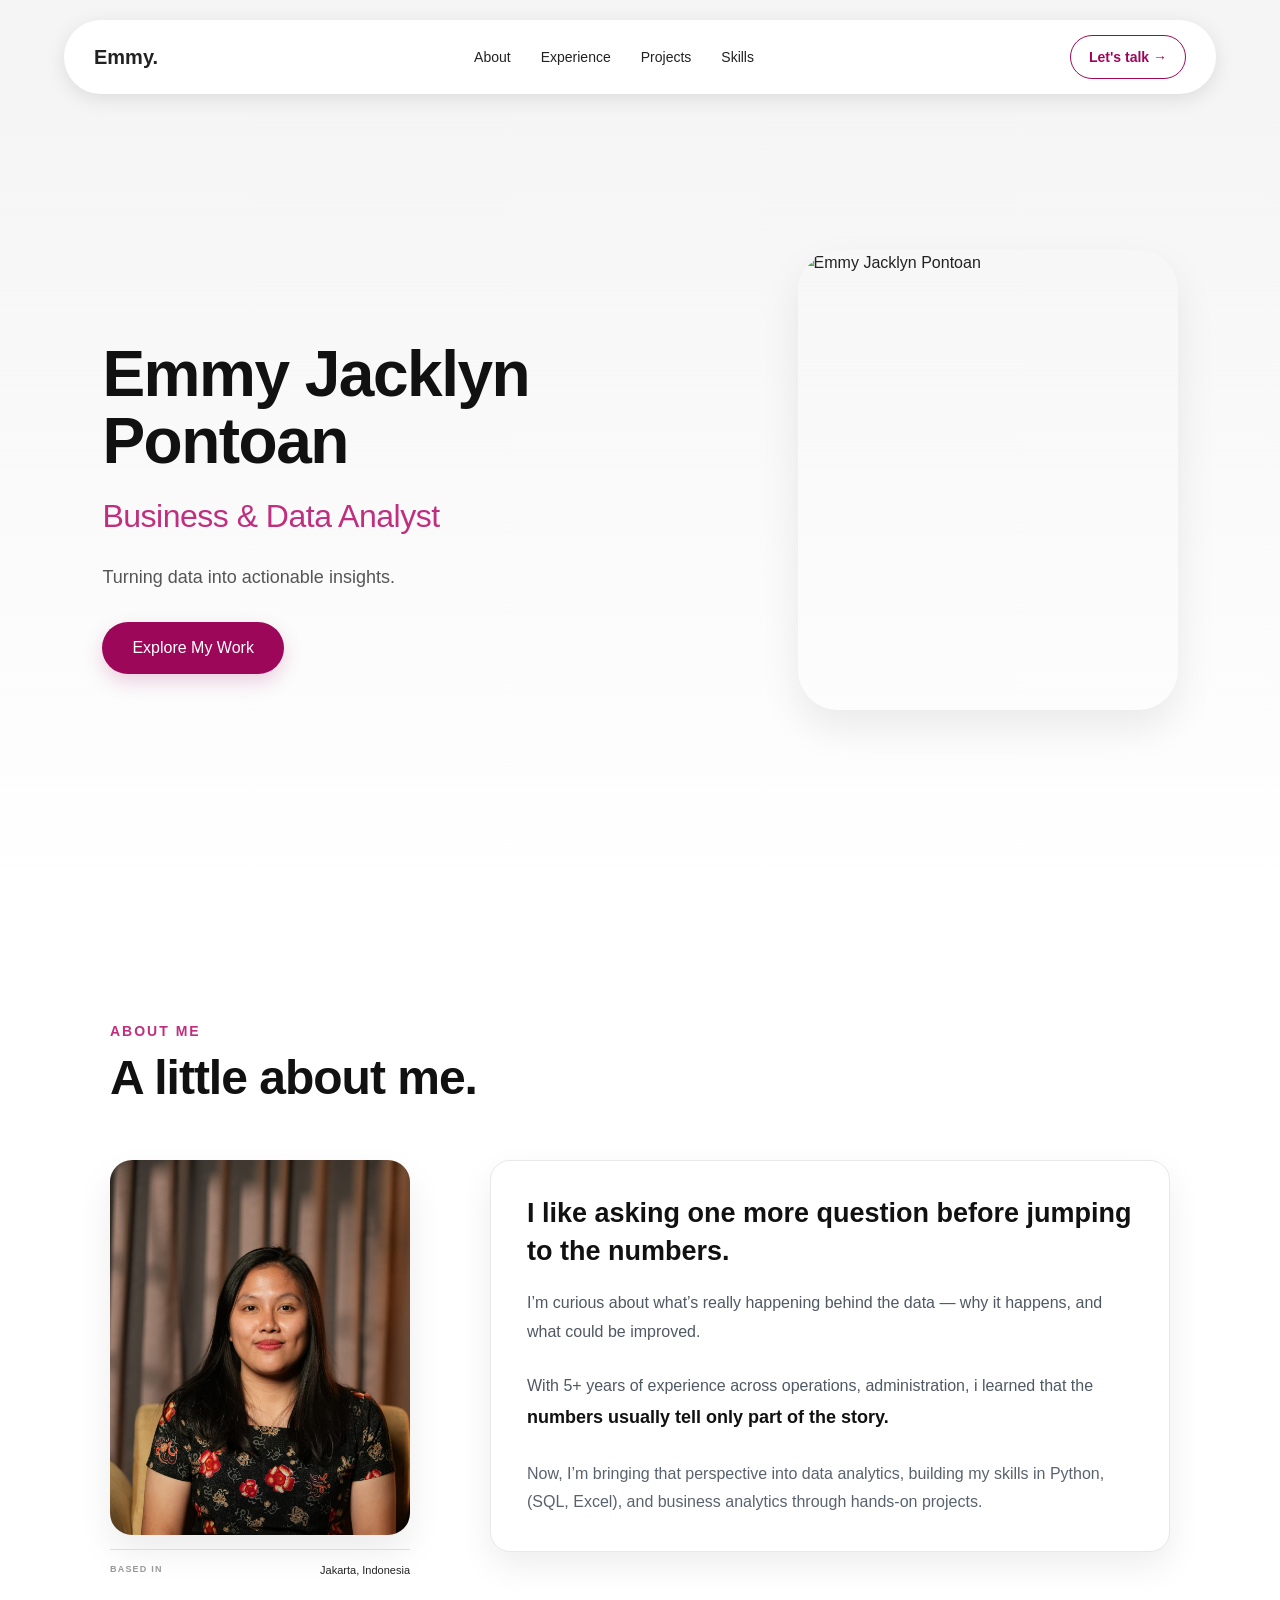
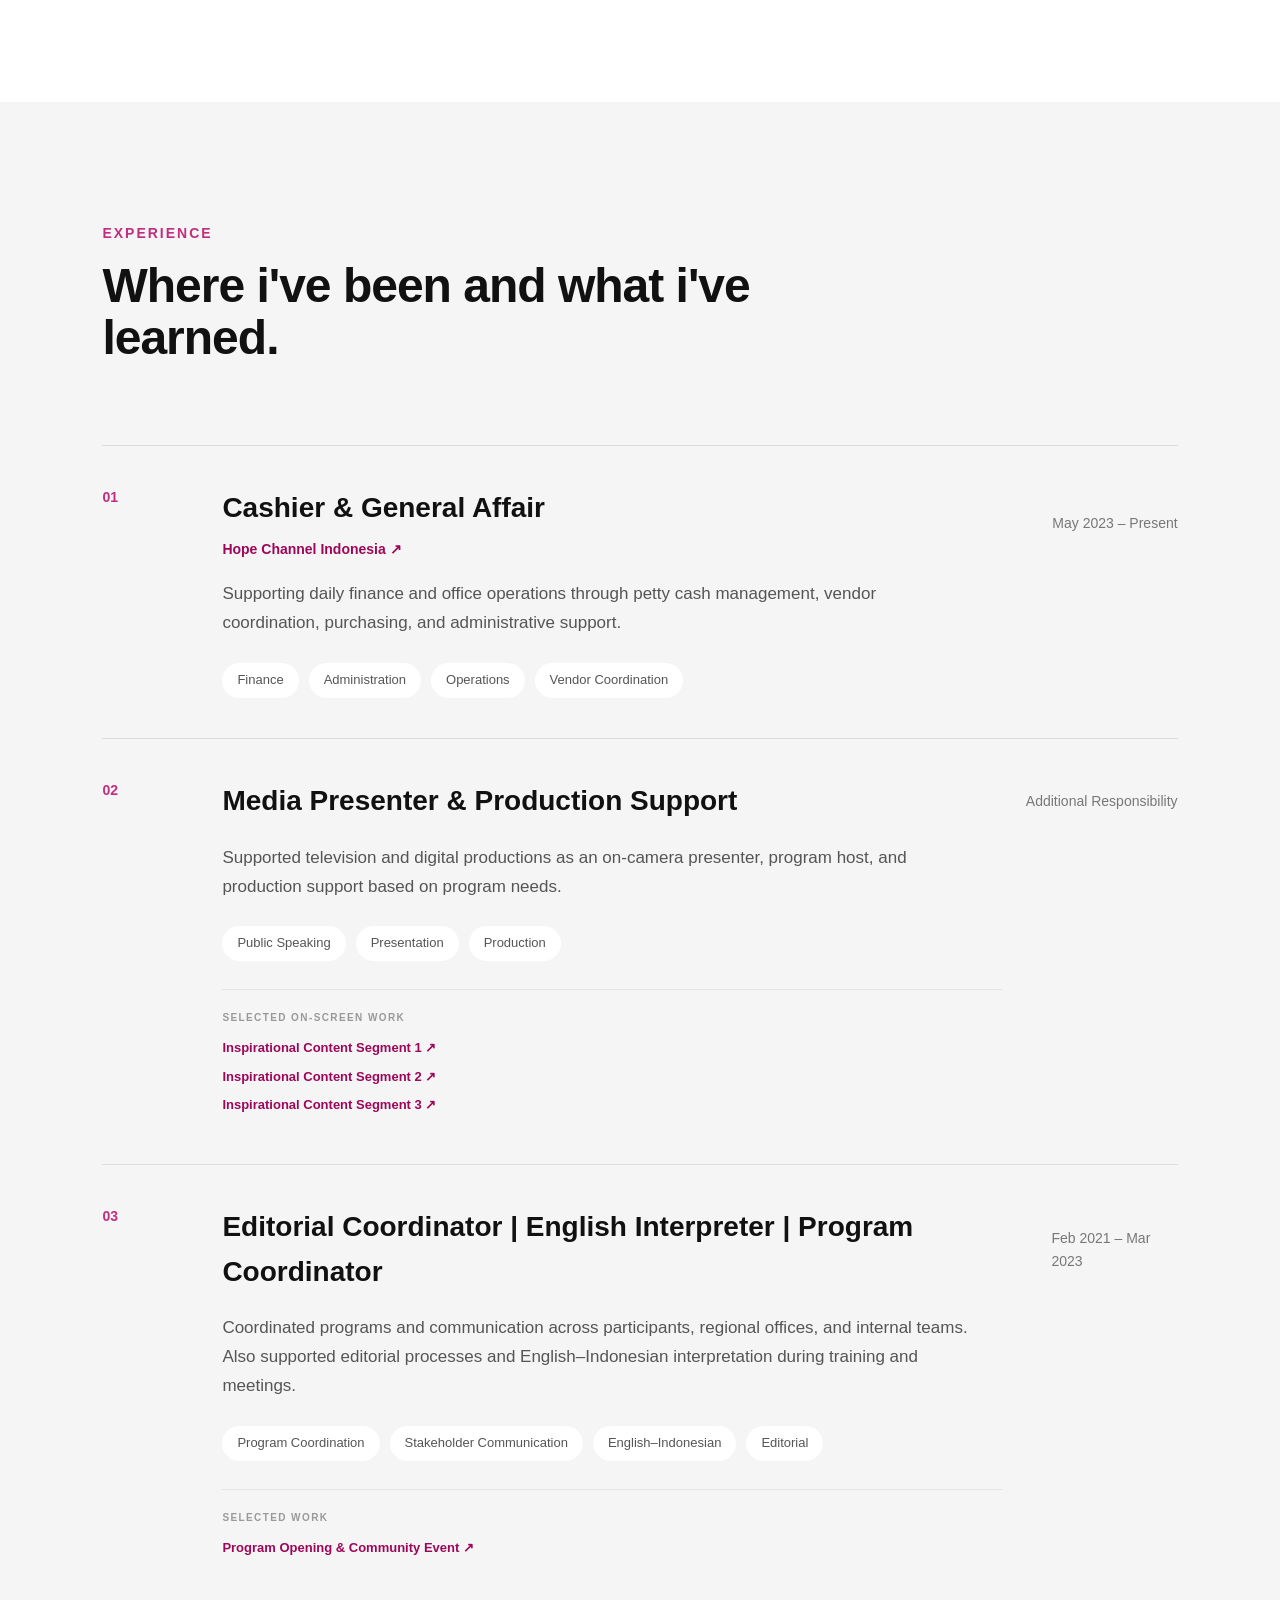
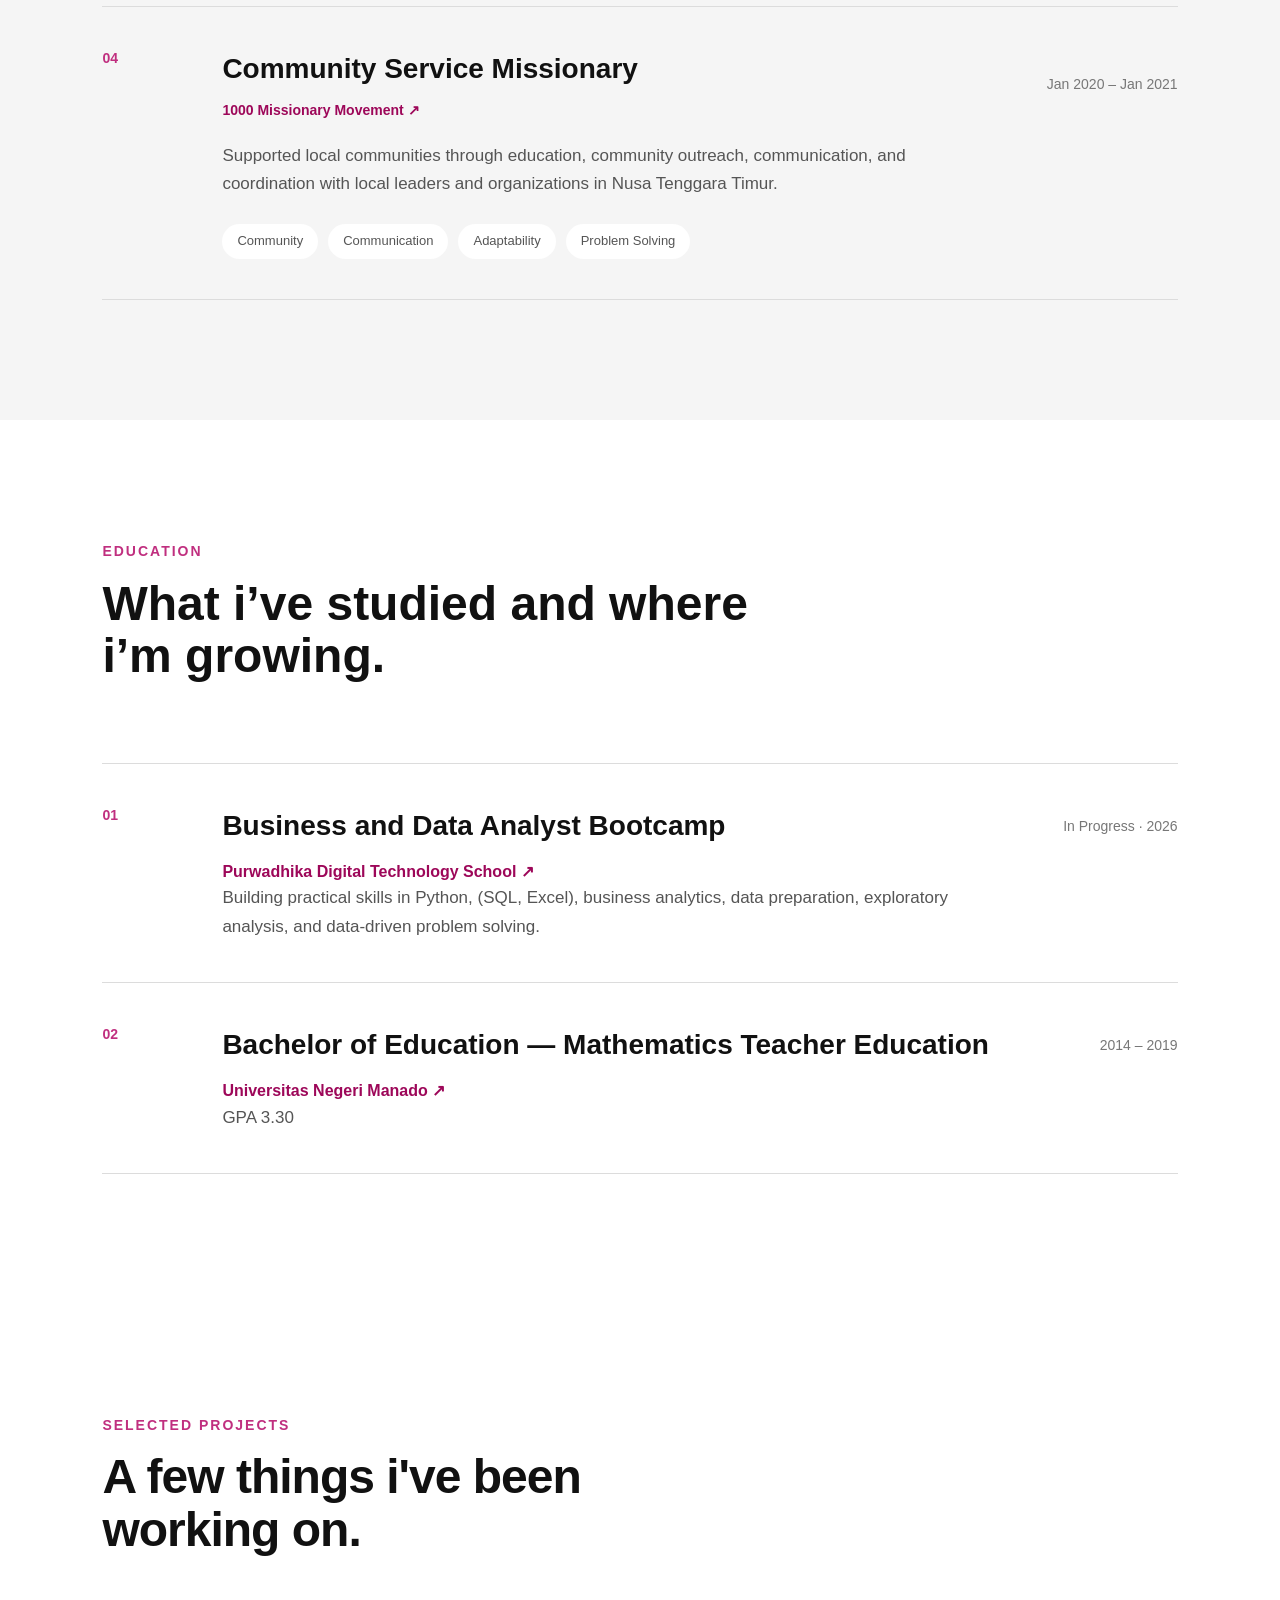
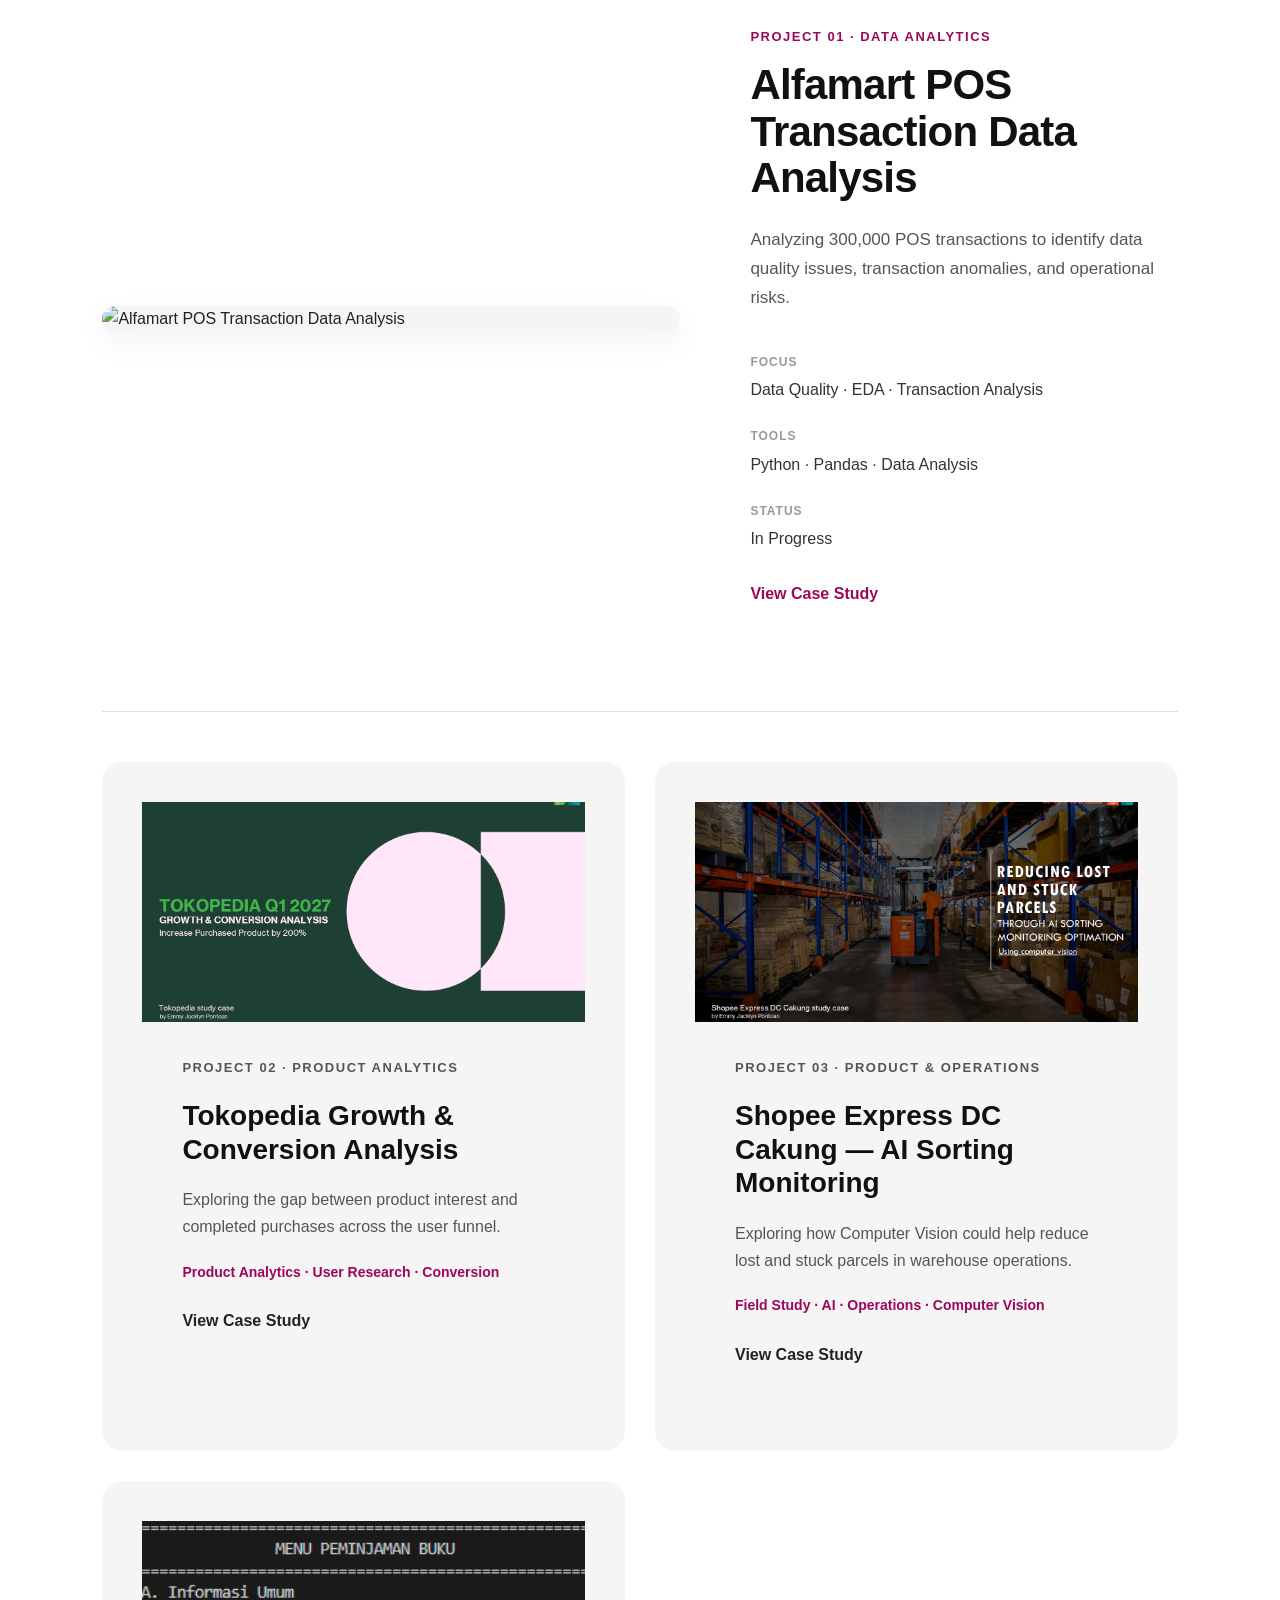
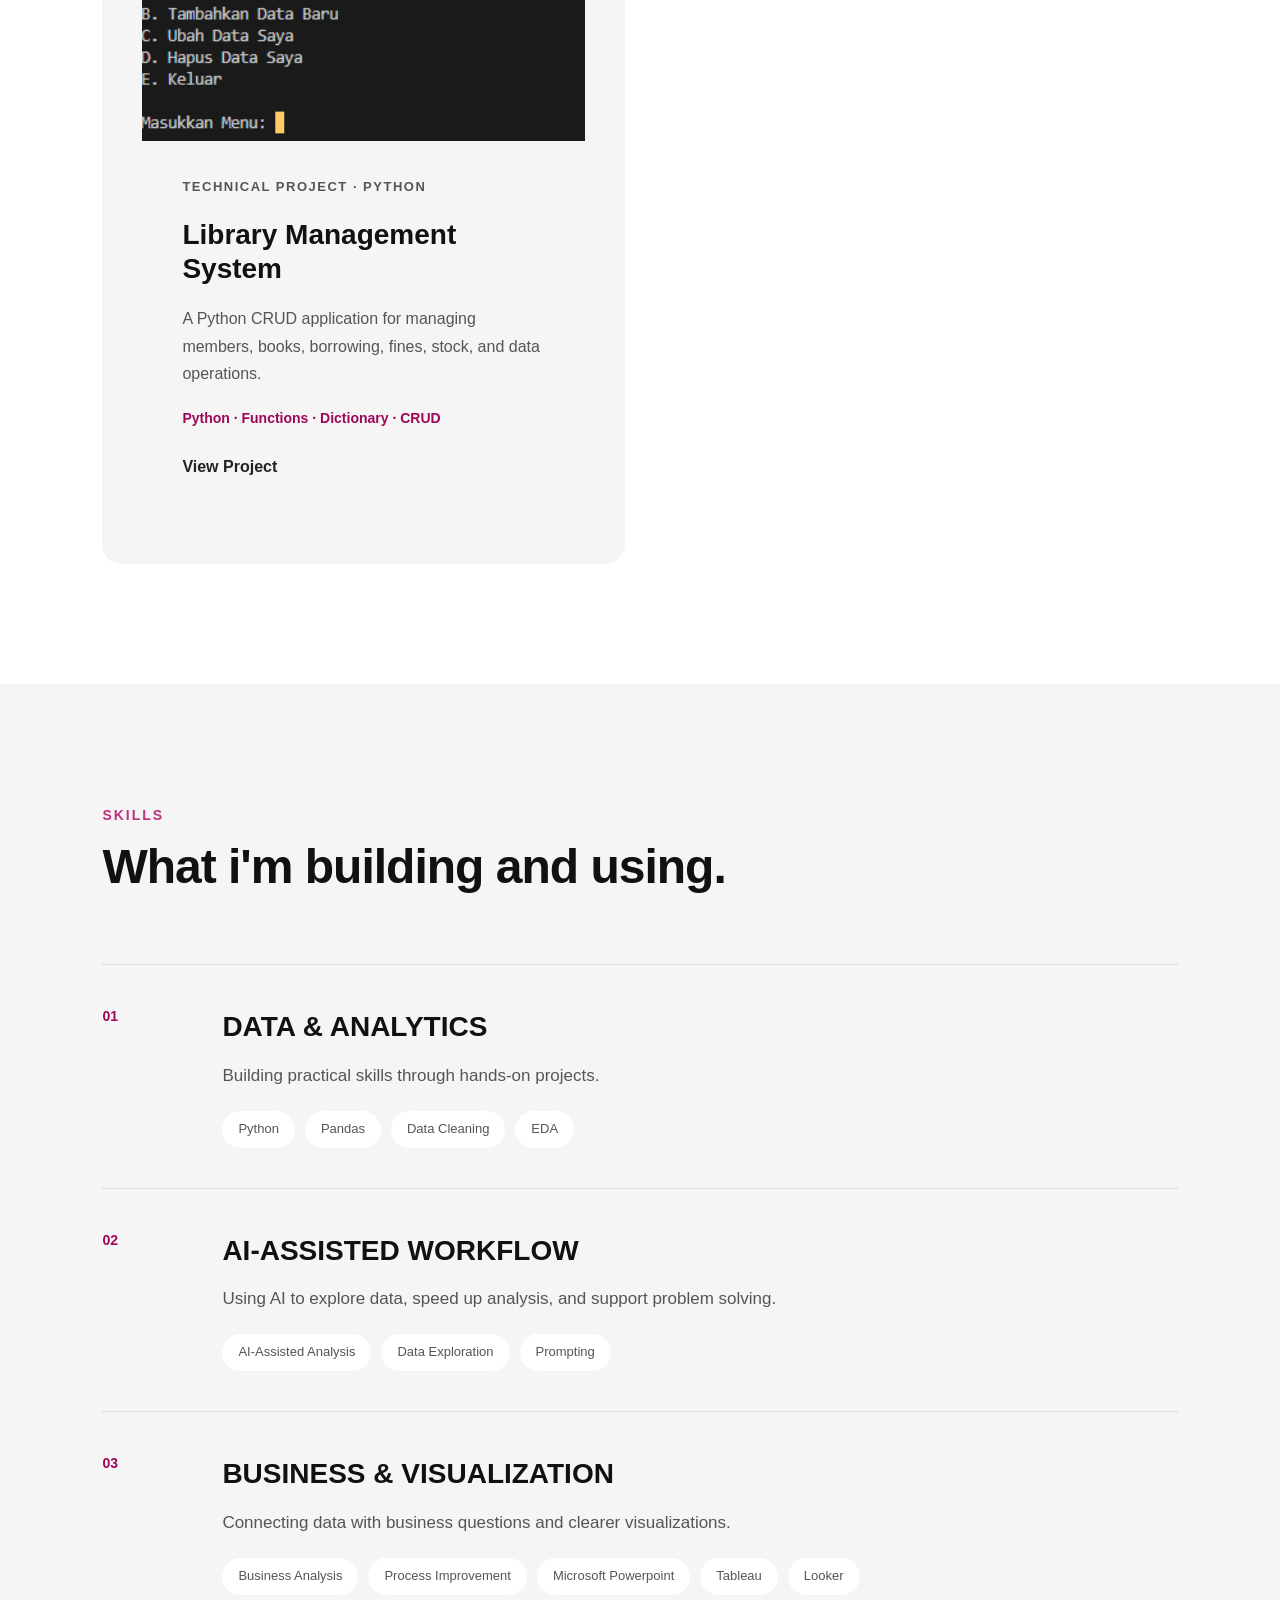
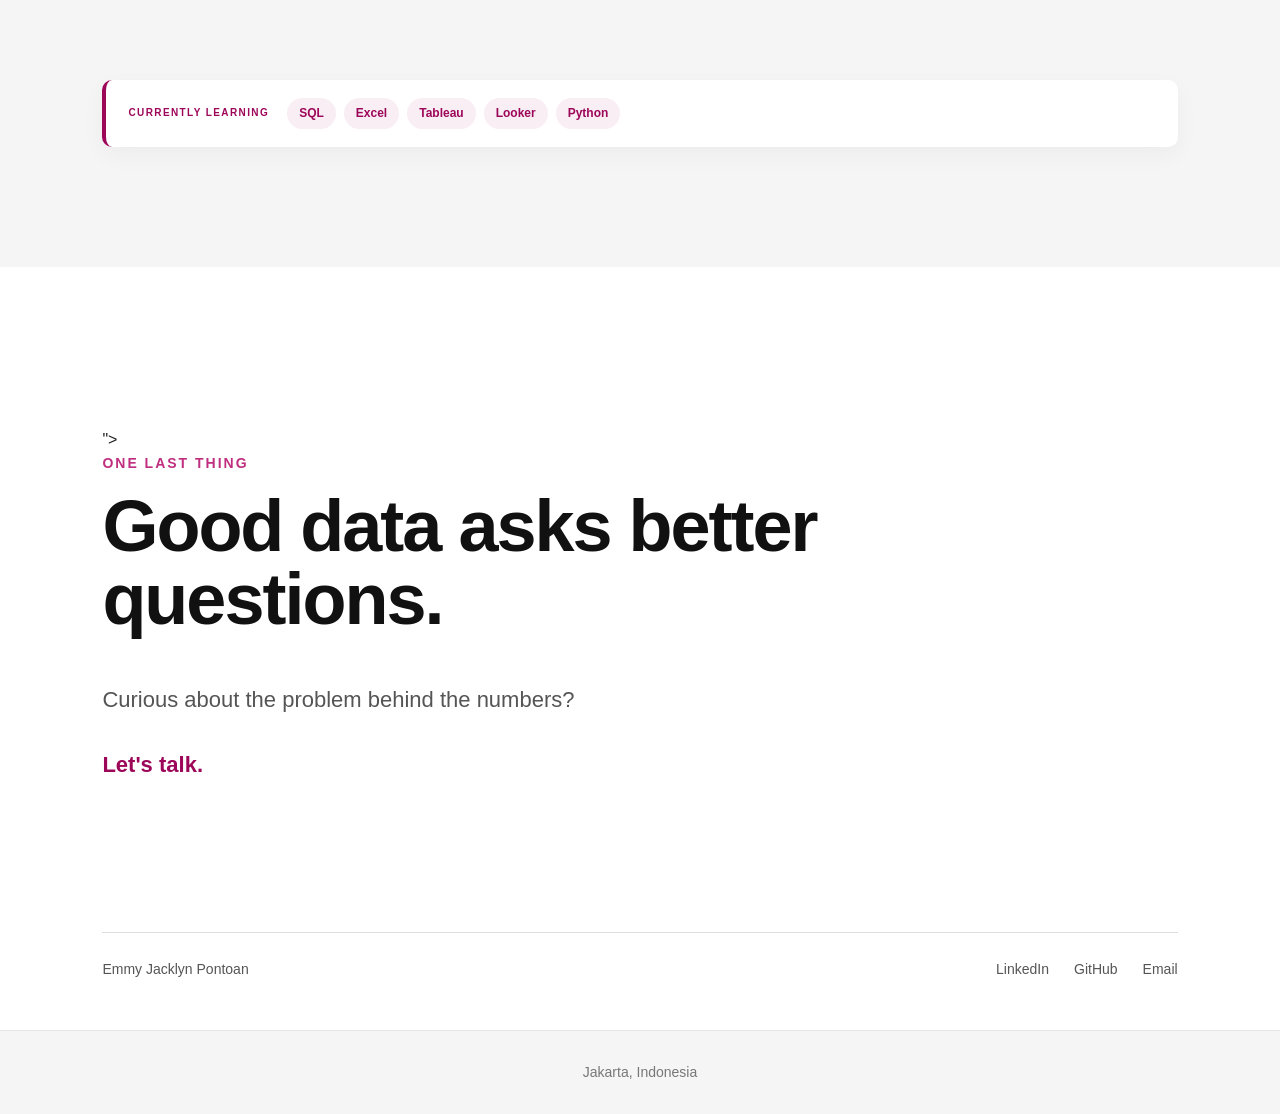
==== index.html @ 9996e096 "Update portfolio website" ====
<!DOCTYPE html>
<html lang="en">

<head>

    <meta charset="UTF-8">

    <meta name="viewport"
          content="width=device-width, initial-scale=1.0">

    <title>Emmy Jacklyn Pontoan | Portfolio</title>

    <link rel="stylesheet" href="css/style.css">

    <link
        rel="stylesheet"
        href="https://cdn.jsdelivr.net/npm/bootstrap-icons@1.11.3/font/bootstrap-icons.min.css"
    >

</head>

<body>

    <!-- Navbar -->
 <header class="header">

    <div class="logo">
        <a href="#home">Emmy.</a>
    </div>
    
    <button class="menu-toggle" aria-label="Open navigation">
        <i class="bi bi-list"></i>
    </button>

    <nav class="navbar">

        <a href="#about">About</a>

        <a href="#experience">Experience</a>

        <a href="#projects">Projects</a>

        <a href="#skills">Skills</a>

    </nav>


    <a href="#contact" class="nav-cta">
        Let's talk →
    </a>

</header>

</header>
    <!-- Hero Section -->
   <section id="home" class="hero">

        <div class="hero-content">

            <div class="hero-text">

                <p class="hero-intro">
                    
                </p>

                <h1>
                    Emmy Jacklyn Pontoan
                </h1>

                <h2>
                    Business & Data Analyst
                </h2>

                <p class="hero-description">
                    Turning data into actionable insights.
                </p>

                <a href="#projects" class="hero-button">
                    Explore My Work
                </a>
                
            </div>


            <div class="hero-image">

                <img src="images/profile.jpg"
                    alt="Emmy Jacklyn Pontoan">

            </div>

        </div>

    </section>
    
    <!-- About Section -->
    <section id="about" class="about-section">

    <div class="section-container">

        <p class="section-label">
            ABOUT ME
        </p>

        <h2>
            A little about me.
        </h2>


        <div class="about-grid">


            <!-- PHOTO -->

            <div class="about-photo">

                <img
                    src="images/about-emmy.jpeg"
                    alt="Emmy Jacklyn Pontoan"
                >

                <div class="photo-caption">

                    <span>
                        BASED IN
                    </span>

                    <strong>
                        Jakarta, Indonesia
                    </strong>

                </div>

            </div>


            <!-- ABOUT TEXT -->

            <div class="about-copy">

                <div class="about-highlight-box">
                    <p class="about-hook">
                        I like asking one more question
                        before jumping to the numbers.
                    </p>

                    <p>
                        I’m curious about what’s really
                        happening behind the data — why
                        it happens, and what could be improved.
                    </p>

                    <p>
                        With 5+ years of experience across operations, administration, i learned that the <strong class="about-emphasis">
                        numbers usually tell only part of the story.
                        </strong>
                    </p>

                    <p>
                        Now, I’m bringing that perspective
                        into data analytics, building my skills
                        in Python, (SQL, Excel), and business
                        analytics through hands-on projects.
                    </p>

                </div>
            </div>

        </div>

    </div>

</section>
    <!-- Experience Section -->
    <section id="experience" class="experience reveal">

        <div class="experience-header">

            <p class="section-label">
                EXPERIENCE
            </p>

            <h2>
                Where i've been
                and what i've learned.
            </h2>

        </div>


        <div class="experience-list">


            <!-- EXPERIENCE 01 -->

            <div class="experience-item">

                <div class="experience-number">
                    01
                </div>


                <div class="experience-main">

                    <div class="experience-title">

                        <div>

                            <h3>
                                Cashier & General Affair
                            </h3>

                            <a
                                href="https://hopechannel.id/"
                                target="_blank"
                                rel="noopener noreferrer"
                                class="experience-company"
                            >
                                Hope Channel Indonesia ↗
                            </a>

                        </div>

                        <span>
                            May 2023 – Present
                        </span>

                    </div>


                    <p class="experience-description">

                        Supporting daily finance and office
                        operations through petty cash management,
                        vendor coordination, purchasing, and
                        administrative support.

                    </p>


                    <div class="experience-tags">

                        <span>
                            Finance
                        </span>

                        <span>
                            Administration
                        </span>

                        <span>
                            Operations
                        </span>

                        <span>
                            Vendor Coordination
                        </span>

                    </div>

                </div>

            </div>



            <!-- EXPERIENCE 02 -->

            <div class="experience-item">

                <div class="experience-number">
                    02
                </div>


                <div class="experience-main">

                    <div class="experience-title">

                        <h3>
                            Media Presenter & Production Support
                        </h3>

                        <span>
                            Additional Responsibility
                        </span>

                    </div>


                    <p class="experience-description">

                        Supported television and digital productions
                        as an on-camera presenter, program host,
                        and production support based on program needs.

                    </p>


                    <div class="experience-tags">

                        <span>
                            Public Speaking
                        </span>

                        <span>
                            Presentation
                        </span>

                        <span>
                            Production
                        </span>

                    </div>


                    <!-- SELECTED WORK -->

                    <div class="experience-work">

                        <p class="experience-work-label">
                            SELECTED ON-SCREEN WORK
                        </p>


                        <a
                            href="https://www.youtube.com/watch?v=P6tZdzatDys"
                            target="_blank"
                            rel="noopener noreferrer"
                        >
                            Inspirational Content Segment 1 ↗
                        </a>


                        <a
                            href="https://www.youtube.com/watch?v=W23JW0BiygM&t=658s"
                            target="_blank"
                            rel="noopener noreferrer"
                        >
                            Inspirational Content Segment 2 ↗
                        </a>


                        <a
                            href="https://www.youtube.com/watch?v=INNoBuVi9eQ"
                            target="_blank"
                            rel="noopener noreferrer"
                        >
                            Inspirational Content Segment 3 ↗
                        </a>

                    </div>

                </div>

            </div>



            <!-- EXPERIENCE 03 -->

            <div class="experience-item">

                <div class="experience-number">
                    03
                </div>


                <div class="experience-main">

                    <div class="experience-title">

                        <h3>
                            Editorial Coordinator | English Interpreter | Program Coordinator
                        </h3>

                        <span>
                            Feb 2021 – Mar 2023
                        </span>

                    </div>


                    <p class="experience-description">

                        Coordinated programs and communication across
                        participants, regional offices, and internal teams.
                        Also supported editorial processes and
                        English–Indonesian interpretation during training
                        and meetings.

                    </p>


                    <div class="experience-tags">

                        <span>
                            Program Coordination
                        </span>

                        <span>
                            Stakeholder Communication
                        </span>

                        <span>
                            English–Indonesian
                        </span>

                        <span>
                            Editorial
                        </span>

                    </div>

                    <div class="experience-work">

                        <p class="experience-work-label">
                            SELECTED WORK
                        </p>

                        <a
                            href="https://www.youtube.com/watch?v=ZtiNWyWvejE"
                            target="_blank"
                            rel="noopener noreferrer"
                        >
                            Program Opening & Community Event ↗
                        </a>

                    </div>

                </div>

            </div>



            <!-- EXPERIENCE 04 -->

            <div class="experience-item">

                <div class="experience-number">
                    04
                </div>

                <div class="experience-main">

                    <div class="experience-title">

                        <div>

                            <h3>
                                Community Service Missionary
                            </h3>

                            <a
                                href="https://www.1000missionarymovement.com/"
                                target="_blank"
                                rel="noopener noreferrer"
                                class="experience-company"
                            >
                                1000 Missionary Movement ↗
                            </a>

                        </div>

                        <span>
                            Jan 2020 – Jan 2021
                        </span>

                    </div>


                    <p class="experience-description">

                        Supported local communities through education,
                        community outreach, communication, and coordination
                        with local leaders and organizations in Nusa
                        Tenggara Timur.

                    </p>


                    <div class="experience-tags">

                        <span>
                            Community
                        </span>

                        <span>
                            Communication
                        </span>

                        <span>
                            Adaptability
                        </span>

                        <span>
                            Problem Solving
                        </span>

                    </div>

                </div>

            </div>


        </div>

    </section>

    <section id="education" class="education reveal">

        <div class="education-header">

            <p class="section-label">
                EDUCATION
            </p>

            <h2>
                What i’ve studied
                and where i’m growing.
            </h2>

        </div>


        <div class="education-list">


            <!-- EDUCATION 01 -->

            <div class="education-item">

                <div class="education-number">
                    01
                </div>


                <div class="education-main">

                    <div class="education-title">

                        <h3>
                            Business and Data Analyst Bootcamp
                        </h3>

                        <span>
                            In Progress · 2026
                        </span>

                    </div>


                    <p class="education-institution">
                        <a
                            href="https://www.purwadhika.com/"
                            target="_blank"
                            rel="noopener noreferrer"
                        >
                            Purwadhika Digital Technology School ↗
                        </a>
                    </p>

                    <p class="education-description">
                        Building practical skills in Python, (SQL, Excel), business analytics, data preparation,
                        exploratory analysis, and data-driven
                        problem solving.
                    </p>

                </div>

            </div>


            <!-- EDUCATION 02 -->

            <div class="education-item">

                <div class="education-number">
                    02
                </div>


                <div class="education-main">

                    <div class="education-title">

                        <h3>
                            Bachelor of Education —
                            Mathematics Teacher Education
                        </h3>

                        <span>
                            2014 – 2019
                        </span>

                    </div>


                    <p class="education-institution">
                        <a
                            href="https://www.unima.ac.id/"
                            target="_blank"
                            rel="noopener noreferrer"
                        >
                            Universitas Negeri Manado ↗
                        </a>
                    </p>

                    <p class="education-description">
                        GPA 3.30
                    </p>

                </div>

            </div>

        </div>

    </section>

        <!-- Projects Section -->
<section id="projects" class="projects reveal">

    <div class="projects-header">

        <p class="section-label">
            SELECTED PROJECTS
        </p>

        <h2>
            A few things i've
            been working on.
        </h2>

    </div>


    <!-- =========================
         FEATURED PROJECT
    ========================== -->

    <article class="featured-project">

        <div class="project-image">

            <img
                src="images/alfamart.jpg"
                alt="Alfamart POS Transaction Data Analysis"
            >

        </div>


        <div class="project-details">

            <p class="project-number">
                PROJECT 01 · DATA ANALYTICS
            </p>

            <h3>
                Alfamart POS
                Transaction Data Analysis
            </h3>

            <p class="project-description">

                Analyzing 300,000 POS transactions
                to identify data quality issues,
                transaction anomalies, and
                operational risks.

            </p>


            <div class="project-info">

                <div>

                    <span>FOCUS</span>

                    <p>
                        Data Quality · EDA · Transaction Analysis
                    </p>

                </div>


                <div>

                    <span>TOOLS</span>

                    <p>
                        Python · Pandas · Data Analysis
                    </p>

                </div>


                <div>

                    <span>STATUS</span>

                    <p>
                        In Progress
                    </p>

                </div>

            </div>


            <a
                href="projects/alfamart.html"
                class="project-link"
            >
                View Case Study
            </a>

        </div>

    </article>



    <!-- =========================
         SMALL PROJECTS
    ========================== -->

    <div class="small-projects">


        <!-- TOKOPEDIA -->

        <article class="small-project">

            <div class="small-project-image">

                <img
                    src="images/tokopedia.png"
                    alt="Tokopedia Growth and Conversion Analysis"
                >

            </div>

            <div class="small-project-content">

                <p class="project-number">
                    PROJECT 02 · PRODUCT ANALYTICS
                </p>

                <h3>
                    Tokopedia Growth &
                    Conversion Analysis
                </h3>

                <p>
                    Exploring the gap between
                    product interest and completed
                    purchases across the user funnel.
                </p>

                <div class="small-project-tools">
                    Product Analytics · User Research · Conversion
                </div>

                <a
                    href="projects/tokopedia.html"
                    class="small-project-link"
                >
                    View Case Study
                </a>

            </div>

        </article>



        <!-- SHOPEE -->

        <article class="small-project">

            <div class="small-project-image">

                <img
                    src="images/shopee.png"
                    alt="Shopee Express DC Cakung AI Sorting Monitoring"
                >

            </div>

            <div class="small-project-content">

                <p class="project-number">
                    PROJECT 03 · PRODUCT & OPERATIONS
                </p>

                <h3>
                    Shopee Express DC Cakung —
                    AI Sorting Monitoring
                </h3>

                <p>
                    Exploring how Computer Vision
                    could help reduce lost and stuck
                    parcels in warehouse operations.
                </p>

                <div class="small-project-tools">
                    Field Study · AI · Operations · Computer Vision
                </div>

                <a href="projects/shopee.html">
                    View Case Study
                </a>

            </div>

        </article>



        <!-- PYTHON -->

        <article class="small-project technical-project">

            <div class="small-project-image">

                <img
                    src="images/python.png"
                    alt="Python Library Management System"
                >

            </div>

            <div class="small-project-content">

                <p class="project-number">
                    TECHNICAL PROJECT · PYTHON
                </p>

                <h3>
                    Library Management System
                </h3>

                <p>
                    A Python CRUD application for
                    managing members, books,
                    borrowing, fines, stock,
                    and data operations.
                </p>

                <div class="small-project-tools">
                    Python · Functions · Dictionary · CRUD
                </div>

                <a href="projects/python.html">
                    View Project
                </a>

            </div>

        </article>


    </div>

</section>
        <!-- Skills Section -->
    <section id="skills" class="skills reveal">

        <div class="skills-header">

            <p class="section-label">
                SKILLS
            </p>

            <h2>
                What i'm building and using.
            </h2>

        </div>


        <div class="skills-grid">

            <div class="skill-block">

                <div class="skill-number">
                    01
                </div>

                <div>
                    <h3>
                        DATA & ANALYTICS
                    </h3>

                    <p>
                        Building practical skills through
                        hands-on projects.
                    </p>

                    <div class="skill-tools">
                        <span>Python</span>
                        <span>Pandas</span>
                        <span>Data Cleaning</span>
                        <span>EDA</span>
                    </div>

                </div>

            </div>


            <div class="skill-block">

                <div class="skill-number">
                    02
                </div>

                <div>
                    <h3>
                        AI-ASSISTED WORKFLOW
                    </h3>

                    <p>
                        Using AI to explore data, speed up
                        analysis, and support problem solving.
                    </p>

                    <div class="skill-tools">
                        <span>AI-Assisted Analysis</span>
                        <span>Data Exploration</span>
                        <span>Prompting</span>
                    </div>

                </div>

            </div>


            <div class="skill-block">

                <div class="skill-number">
                    03
                </div>

                <div>
                    <h3>
                        BUSINESS & VISUALIZATION
                    </h3>

                    <p>
                        Connecting data with business questions
                        and clearer visualizations.
                    </p>

                    <div class="skill-tools">
                        <span>Business Analysis</span>
                        <span>Process Improvement</span>
                        <span>Microsoft Powerpoint</span>
                        <span>Tableau</span>
                        <span>Looker</span>
                    </div>

                </div>

            </div>


            <div class="skills-learning">

                <span class="skills-learning-label">
                    CURRENTLY LEARNING
                </span>

                <div class="skills-learning-tools">

                    <span>SQL</span>
                    <span>Excel</span>
                    <Span>Tableau</Span>
                    <span>Looker</span>
                    <span>Python</span>

                </div>

</div>
        </div>

</section>
<!-- Final Section -->
<section id="contact" class="final-section reveal">">

    <div class="final-content">

        <p class="section-label">
            ONE LAST THING
        </p>


        <h2>
            Good data asks
            better questions.
        </h2>


        <p class="final-question">

            Curious about the problem
            behind the numbers?

        </p>


        <a href="https://wa.me/6282195670441"
            class="final-cta"
            target="_blank"
            rel="noopener noreferrer">

            Let's talk.

        </a>


        <div class="final-footer">

            <p>
                Emmy Jacklyn Pontoan
            </p>


            <div class="final-links">

                <a href="https://www.linkedin.com/in/emmy-jacklyn-pontoan/"
                   target="_blank">
                    LinkedIn
                </a>

                <a href="https://github.com/Emmy-Analytics"
                   target="_blank">
                    GitHub
                </a>

                <a href="mailto:emmpontoan@gmail.com">
                    Email
                </a>

            </div>

        </div>

    </div>

</section>

<footer class="footer">

    <p>
        Jakarta, Indonesia 
    </p>

</footer>
    <script src="js/script.js"></script>

</body>

</html>
---- css/style.css ----
/* =========================
   RESET
========================= */

* {
    margin: 0;
    padding: 0;
    box-sizing: border-box;
}

html {
    scroll-behavior: smooth;
}

body {
    background-color: #f5f5f5;
    font-family: Arial, sans-serif;
    padding-top: 100px;
}



/* =========================
   HEADER / NAVBAR
========================= */
/* =========================
   HERO
========================= */

/* =========================
   HERO
========================= */

.hero {
    min-height: calc(100vh - 100px);

    display: flex;
    align-items: center;

    padding: 60px 8%;
}

.hero-content {
    width: 100%;
    max-width: 1100px;

    margin: 0 auto;

    display: flex;
    align-items: center;
    justify-content: space-between;

    gap: 80px;
}

.hero-text {
    flex: 1;
    max-width: 600px;
}

.hero-intro {
    font-size: 18px;

    color: #C02F7F;

    margin-bottom: 15px;
}

.hero h1 {
    font-size: 64px;

    line-height: 1.05;

    margin-bottom: 15px;
}

.hero h2 {
    font-size: 32px;

    font-weight: 500;

    color: #C02F7F;

    margin-bottom: 20px;
}

.hero-description {
    font-size: 18px;

    line-height: 1.7;

    color: #555;

    margin-bottom: 30px;

    max-width: 500px;
}

.hero-button {
    display: inline-block;

    padding: 13px 30px;

    background-color: #9D0759;

    color: white;

    border-radius: 30px;

    text-decoration: none;

    transition: 0.3s;
}

.hero-button:hover {
    background-color: #C02F7F;

    transform: translateY(-3px);
}

/* =========================
   ABOUT
========================= */

.about {
    padding: 120px 8%;
    background-color: #ffffff;
}

.about-header {
    width: 300px;
    margin-bottom: 45px;
    margin-left: calc((100% - 1060px) / 2);
}

.section-label {
    color: #C02F7F;
    font-size: 14px;
    font-weight: 600;
    letter-spacing: 2px;
    margin-bottom: 15px;
}

.about-header h2 {
    font-size: 48px;
    line-height: 1.1;
}

.about-content {
    display: grid;
    grid-template-columns: 1fr 1fr;
    gap: 80px;
    align-items: start;
}

.about-text {
    max-width: 550px;
}

.about-text p {
    font-size: 18px;
    line-height: 1.8;
    color: #555;
    margin-bottom: 25px;
}

.about-highlight {
    display: flex;
    flex-direction: column;
    gap: 30px;
}

.highlight-item {
    padding-bottom: 25px;
    border-bottom: 1px solid #e5e5e5;
}

.highlight-item span {
    color: #C02F7F;
    font-size: 14px;
    font-weight: 600;
}

.highlight-item h3 {
    font-size: 22px;
    margin: 8px 0;
}

.highlight-item p {
    color: #666;
    line-height: 1.6;
}

/* =========================
   EXPERIENCE
========================= */

.experience {
    padding: 120px 8%;
    background-color: #f5f5f5;
}

.experience-header {
    max-width: 650px;
    margin-bottom: 80px;
}

.experience-header h2 {
    font-size: 48px;
    line-height: 1.1;
}

.experience-list {
    max-width: 1100px;
    margin: 0 auto;
}

.experience-item {
    display: grid;

    grid-template-columns: 80px 1fr;

    gap: 40px;

    padding: 40px 0;

    border-top: 1px solid #dcdcdc;
}

.experience-item:last-child {
    border-bottom: 1px solid #dcdcdc;
}

.experience-number {
    color: #C02F7F;

    font-size: 14px;

    font-weight: 600;
}

.experience-title {
    display: flex;

    justify-content: space-between;

    align-items: center;

    gap: 20px;

    margin-bottom: 20px;
}

.experience-title h3 {
    font-size: 28px;

    margin: 0;
}

.experience-title span {
    color: #777;

    font-size: 14px;
}

.experience-description {
    max-width: 750px;

    color: #555;

    font-size: 17px;

    line-height: 1.7;

    margin-bottom: 25px;
}

.experience-tags {
    display: flex;

    flex-wrap: wrap;

    gap: 10px;
}

.experience-tags span {
    padding: 7px 15px;

    background-color: white;

    border-radius: 20px;

    font-size: 13px;

    color: #555;
}

/* =========================
   PROJECTS
========================= */

.projects {
    padding: 120px 8%;
    background-color: #ffffff;
}

.projects-header {
    max-width: 650px;
    margin-bottom: 70px;
}

.projects-header h2 {
    font-size: 48px;
    line-height: 1.1;
}



/* =========================
   FEATURED PROJECT
========================= */

.featured-project {
    display: grid;

    grid-template-columns: 1.15fr 0.85fr;

    gap: 70px;

    align-items: center;

    padding-bottom: 100px;

    border-bottom: 1px solid #dedede;
}

.project-image {
    overflow: hidden;

    border-radius: 25px;

    background-color: #f5f5f5;
}

.project-image {
    width: 100%;
    background-color: #f5f5f5;
    border-radius: 25px;
    overflow: hidden;
}

.project-image img {
    width: 100%;
    height: auto;
    display: block;
    object-fit: contain;
}

.project-image:hover img {
    transform: scale(1.03);
}


.project-number {
    color: #C02F7F;

    font-size: 13px;

    font-weight: 600;

    letter-spacing: 1.5px;

    margin-bottom: 15px;
}

.project-details h3 {
    font-size: 42px;

    line-height: 1.1;

    margin-bottom: 25px;
}

.project-description {
    max-width: 500px;

    color: #555;

    font-size: 17px;

    line-height: 1.7;

    margin-bottom: 35px;
}



/* =========================
   PROJECT INFO
========================= */

.project-info {
    display: flex;

    flex-direction: column;

    gap: 20px;

    margin-bottom: 30px;
}

.project-info span {
    color: #999;

    font-size: 12px;

    letter-spacing: 1px;

    font-weight: 600;
}

.project-info p {
    color: #333;

    margin-top: 5px;

    line-height: 1.5;
}



/* =========================
   PROJECT LINK
========================= */

.project-link {
    color: #9D0759;

    font-weight: 600;

    text-decoration: none;

    transition: 0.3s;
}

.project-link:hover {
    color: #C02F7F;
}

/* =========================
   SMALL PROJECT IMAGE
========================= */

.small-project {
    overflow: hidden;
}

.small-project-image {
    width: 100%;
    height: 220px;

    overflow: hidden;

    background-color: #eaeaea;
}

.small-project-image img {
    width: 100%;
    height: 100%;

    object-fit: cover;

    display: block;

    transition: transform 0.4s ease;
}

.small-project:hover .small-project-image img {
    transform: scale(1.04);
}

.small-project-content {
    padding: 35px 40px 40px;
}

/* =========================
   SMALL PROJECTS
========================= */

.small-projects {
    display: grid;

    grid-template-columns: 1fr 1fr;

    gap: 30px;

    padding-top: 50px;
}

.small-project {
    padding: 40px;

    background-color: #f5f5f5;

    border-radius: 20px;

    transition: transform 0.3s ease;
}

.small-project:hover {
    transform: translateY(-5px);
}

.small-project h3 {
    font-size: 28px;

    line-height: 1.2;

    margin-bottom: 20px;
}

.small-project p {
    color: #555;

    line-height: 1.7;

    margin-bottom: 20px;
}

.small-project-tools {
    color: #9D0759;

    font-size: 14px;

    font-weight: 600;

    margin-bottom: 25px;
}

.small-project a {
    color: #222;

    font-weight: 600;

    text-decoration: none;
}

.small-project a:hover {
    color: #9D0759;
}

/* =========================
   SKILLS
========================= */

.skills {
    padding: 120px 8%;
    background-color: #f5f5f5;
}

.skills-header {
    max-width: 650px;
    margin-bottom: 70px;
}

.skills-header h2 {
    font-size: 48px;
    line-height: 1.1;
}

.skills-grid {
    max-width: 1100px;
    margin: 0 auto;
}

.skill-block {
    display: grid;
    grid-template-columns: 80px 1fr;
    gap: 40px;

    padding: 40px 0;

    border-top: 1px solid #dcdcdc;
}

.skill-block:last-child {
    border-bottom: 1px solid #dcdcdc;
}

.skill-number {
    color: #C02F7F;
    font-size: 14px;
    font-weight: 600;
}

.skill-block h3 {
    font-size: 28px;
    margin-bottom: 12px;
}

.skill-block p {
    max-width: 700px;

    color: #555;

    font-size: 17px;

    line-height: 1.7;

    margin-bottom: 20px;
}

.skill-tools {
    display: flex;
    flex-wrap: wrap;
    gap: 10px;
}

.skill-tools span {
    padding: 8px 16px;

    background-color: white;

    border-radius: 20px;

    font-size: 13px;

    color: #555;
}

/* =========================
   FINAL SECTION
========================= */

.final-section {
    padding: 160px 8% 50px;

    background-color: #ffffff;
}

.final-content {
    max-width: 1100px;

    margin: 0 auto;
}

.final-content h2 {
    max-width: 800px;

    font-size: 72px;

    line-height: 1.02;

    margin-bottom: 45px;
}

.final-question {
    font-size: 22px;

    line-height: 1.6;

    color: #555;

    max-width: 500px;

    margin-bottom: 30px;
}

.final-cta {
    display: inline-flex;

    align-items: center;

    gap: 12px;

    color: #9D0759;

    font-size: 22px;

    font-weight: 600;

    text-decoration: none;

    transition: 0.3s;
}

.final-cta:hover {
    color: #C02F7F;
}

.final-footer {
    margin-top: 150px;

    padding-top: 25px;

    border-top: 1px solid #dedede;

    display: flex;

    justify-content: space-between;

    align-items: center;
}

.final-footer p {
    color: #555;

    font-size: 14px;
}

.final-links {
    display: flex;

    gap: 25px;
}

.final-links a {
    color: #555;

    font-size: 14px;

    text-decoration: none;

    transition: 0.3s;
}

.final-links a:hover {
    color: #9D0759;
}

/* =========================
   FOOTER
========================= */

.footer {
    padding: 30px 8%;

    background-color: #f5f5f5;

    text-align: center;

    color: #777;

    font-size: 14px;
}

/* =========================
   NAV CTA
========================= */

.nav-cta {
    color: #9D0759;
    text-decoration: none;

    font-size: 14px;
    font-weight: 600;

    padding: 10px 18px;

    border: 1px solid #9D0759;
    border-radius: 30px;

    transition: 0.3s;
}

.nav-cta:hover {
    background-color: #9D0759;
    color: white;
}

/* =========================
   MOBILE MENU BUTTON
========================= */

.menu-toggle {
    display: none;

    border: none;
    background: transparent;

    font-size: 24px;

    color: #222;

    cursor: pointer;
}

/* =========================
   SOCIAL LINKS
========================= */

.social-links {
    display: flex;

    align-items: center;

    gap: 16px;
}

.social-item {
    position: relative;
}

.social-item > a {
    display: flex;

    align-items: center;
    justify-content: center;

    width: 32px;
    height: 32px;

    color: #666;

    font-size: 18px;

    text-decoration: none;

    transition: 0.3s;
}

.social-item > a:hover {
    color: #9D0759;

    transform: translateY(-2px);
}

/* =========================
   LOGO
========================= */

.logo a {
    color: #222222;
    text-decoration: none;
    font-size: 20px;
    font-weight: 700;
}

.logo a:hover {
    color: #9D0759;
}

/* =========================
   SOCIAL PREVIEW
========================= */

.social-preview {
    position: absolute;

    top: 45px;
    right: 0;

    width: 220px;

    padding: 15px 18px;

    background: white;

    border-radius: 14px;

    box-shadow: 0 10px 30px rgba(0, 0, 0, 0.12);

    opacity: 0;

    visibility: hidden;

    transform: translateY(-8px);

    transition: 0.25s;

    z-index: 2000;
}

.social-preview strong {
    display: block;

    color: #222;

    font-size: 14px;

    margin-bottom: 5px;
}

.social-preview span {
    display: block;

    color: #777;

    font-size: 13px;

    line-height: 1.4;
}



/* SHOW PREVIEW */

.social-item:hover .social-preview {
    opacity: 1;

    visibility: visible;

    transform: translateY(0);
}

/* =========================
   HERO IMAGE
========================= */

.hero-image {
    flex: 0 0 380px;
}

.hero-image img {
    width: 100%;

    height: 460px;

    object-fit: cover;

    border-radius: 40px;

    display: block;

    box-shadow: 0 18px 40px rgba(0, 0, 0, 0.08);
}
/* =========================
   HEADER / NAVBAR
========================= */

.header {
    position: fixed;

    top: 20px;
    left: 5%;
    right: 5%;

    display: flex;
    justify-content: space-between;
    align-items: center;

    padding: 15px 30px;

    background-color: white;

    border-radius: 50px;

    box-shadow: 0 5px 20px rgba(0, 0, 0, 0.1);

    z-index: 1000;
}



/* Logo */

.logo {
    font-size: 20px;
    font-weight: bold;
}



/* Menu */

.navbar {
    display: flex;
    align-items: center;
    gap: 30px;
}



/* Link */

.navbar a {
    color: #222;
    text-decoration: none;

    font-size: 14px;

    transition: 0.3s;
}

.navbar a:hover {
    color: #9D0759;
}



/* Ketika mouse diarahkan ke menu */

.navbar a:hover {
    color: #9D0759;
}
/* =========================
   RESPONSIVE HERO
========================= */

@media (max-width: 768px) {

    .hero-content {
        flex-direction: column-reverse;

        text-align: center;

        gap: 40px;
    }

    .hero-text {
        max-width: 100%;
    }

    .hero h1 {
        font-size: 42px;
    }

    .hero h2 {
        font-size: 24px;
    }

    .hero-description {
        margin-left: auto;
        margin-right: auto;
    }

    .hero-image {
        width: 280px;

        flex: none;
    }

    .hero-image img {
        height: 340px;
    }

    .contact {
        padding: 100px 8% 80px;
    }

    .contact h2 {
        font-size: 40px;
    }        
    
    
    
}

@media (max-width: 768px) {

    .about {
        padding: 90px 8%;
    }

    .about-header h2 {
        font-size: 38px;
    }

    .about-content {
        grid-template-columns: 1fr;
        gap: 50px;
    }

@media (max-width: 768px) {

    .small-project-image {
        height: 200px;
    }

    .small-project-content {
        padding: 28px;
    }

}

}

@media (max-width: 768px) {

    .experience {
        padding: 90px 8%;
    }

    .experience-header h2 {
        font-size: 38px;
    }

    .experience-item {
        grid-template-columns: 1fr;

        gap: 15px;
    }

    .experience-title {
        flex-direction: column;

        align-items: flex-start;
    }

        .projects {
        padding: 90px 8%;
    }

    .projects-header h2 {
        font-size: 38px;
    }

    .featured-project {
        grid-template-columns: 1fr;

        gap: 40px;

        padding-bottom: 70px;
    }

    .project-image img {
        height: 300px;
    }

    .project-details h3 {
        font-size: 34px;
    }

    .small-projects {
        grid-template-columns: 1fr;
    }

        .skills {
        padding: 90px 8%;
    }

    .skills-header h2 {
        font-size: 38px;
    }

    .skill-block {
        grid-template-columns: 1fr;
        gap: 15px;
    }

    .skill-block h3 {
        font-size: 24px;
    }
    
    .logo a {
    color: #222;
    text-decoration: none;
    }

        .header {
        left: 20px;
        right: 20px;

        padding: 12px 18px;
    }

    .menu-toggle {
        display: block;
    }

    .navbar {
        display: none;

        position: absolute;

        top: 70px;
        left: 0;
        right: 0;

        flex-direction: column;

        gap: 0;

        padding: 15px;

        background-color: white;

        border-radius: 20px;

        box-shadow: 0 10px 30px rgba(0, 0, 0, 0.1);
    }

    .navbar a {
        padding: 12px 10px;

        width: 100%;
    }

    .nav-cta {
        display: none;
    }

    .navbar.active {
        display: flex;
    }
    .hero-image {
        transform: none;
    }

    .hero-tools {
        justify-content: center;
        margin-top: 24px;
    }


}

/* =========================================
   FINAL VISUAL POLISH
========================================= */

/* ---------- GLOBAL ---------- */

body {
    color: #222;
    background-color: #f5f5f5;
    font-family: Arial, sans-serif;
    line-height: 1.6;
}

section {
    scroll-margin-top: 120px;
}

h1,
h2,
h3 {
    color: #111;
}

::selection {
    background-color: #9D0759;
    color: #fff;
}


/* ---------- NAVBAR ---------- */

.header {
    transition: box-shadow 0.3s ease, transform 0.3s ease;
}

.navbar a {
    position: relative;
}

.navbar a::after {
    content: "";

    position: absolute;

    left: 50%;
    bottom: 3px;

    width: 0;
    height: 2px;

    background-color: #9D0759;

    transform: translateX(-50%);

    transition: width 0.25s ease;
}

.navbar a:hover::after {
    width: 60%;
}

.nav-cta {
    white-space: nowrap;
}


/* ---------- HERO ---------- */

.hero {
    background:
        linear-gradient(
            180deg,
            #f5f5f5 0%,
            #ffffff 100%
        );
}

.hero h1 {
    letter-spacing: -1.5px;
}

.hero h2 {
    letter-spacing: -0.5px;
}

.hero-image {
    position: relative;

    transform: translateY(-20px);
}


.hero-button {
    box-shadow: 0 8px 20px rgba(157, 7, 89, 0.18);
}

.hero-button:hover {
    box-shadow: 0 12px 25px rgba(157, 7, 89, 0.24);
}


/* ---------- ABOUT ---------- */

.about {
    position: relative;
}

.about-header h2,
.experience-header h2,
.projects-header h2,
.skills-header h2 {
    letter-spacing: -1px;
}

.highlight-item {
    transition:
        transform 0.25s ease,
        padding-left 0.25s ease;
}

.highlight-item:hover {
    transform: translateX(5px);
}

.highlight-item span,
.project-number,
.skill-number {
    color: #9D0759;
}


/* ---------- EXPERIENCE ---------- */

.experience-item {
    transition:
        background-color 0.25s ease,
        padding-left 0.25s ease;
}

.experience-item:hover {
    padding-left: 10px;
}

.experience-tags span,
.skill-tools span {
    transition:
        background-color 0.25s ease,
        color 0.25s ease,
        transform 0.25s ease;
}

.experience-tags span:hover,
.skill-tools span:hover {
    background-color: #9D0759;
    color: #fff;
    transform: translateY(-2px);
}


/* ---------- PROJECTS ---------- */

.project-image {
    box-shadow: 0 10px 30px rgba(0, 0, 0, 0.06);
}

.featured-project {
    position: relative;
}

.project-details h3 {
    letter-spacing: -0.8px;
}

.small-project {
    transition:
        transform 0.3s ease,
        box-shadow 0.3s ease;
}

.small-project:hover {
    transform: translateY(-6px);
    box-shadow: 0 12px 30px rgba(0, 0, 0, 0.06);
}

.project-link,
.small-project a {
    position: relative;
}

.project-link::after,
.small-project a::after {
    content: "";

    display: block;

    width: 0;
    height: 1px;

    margin-top: 3px;

    background-color: #9D0759;

    transition: width 0.25s ease;
}

.project-link:hover::after,
.small-project a:hover::after {
    width: 100%;
}


/* ---------- SKILLS ---------- */

.skill-block {
    transition:
        padding-left 0.25s ease;
}

.skill-block:hover {
    padding-left: 10px;
}


/* ---------- FINAL SECTION ---------- */

.final-section {
    position: relative;
}

.final-content h2 {
    letter-spacing: -2px;
}

.final-cta {
    position: relative;
}

.final-cta::after {
    content: "";

    position: absolute;

    left: 0;
    bottom: -5px;

    width: 0;
    height: 2px;

    background-color: #9D0759;

    transition: width 0.3s ease;
}

.final-cta:hover::after {
    width: 100%;
}


/* ---------- FOOTER ---------- */

.footer {
    border-top: 1px solid #e6e6e6;
}

/* =========================
   SCROLL REVEAL
========================= */

.reveal {
    opacity: 0;
    transform: translateY(40px);

    transition:
        opacity 0.9s ease,
        transform 0.9s ease;
}

.reveal.show {
    opacity: 1;
    transform: translateY(0);
}

.final-section .reveal:nth-child(1) {
    transition-delay: 0.05s;
}

.final-section .reveal:nth-child(2) {
    transition-delay: 0.15s;
}

.final-section .reveal:nth-child(3) {
    transition-delay: 0.25s;
}

.final-section .reveal:nth-child(4) {
    transition-delay: 0.35s;
}

/* =========================
   ABOUT ME
========================= */

.about-section {
    padding: 120px 0;
    background-color: #ffffff;
}


/* CONTAINER */

.about-section .section-container {
    width: min(1060px, calc(100% - 80px));
    margin: 0 auto;
}


/* HEADING */

.about-section .section-container > .section-label {
    margin-bottom: 10px;
}

.about-section .section-container > h2 {
    margin: 0;
    font-size: 48px;
    line-height: 1.1;
    letter-spacing: -1px;
    margin-bottom: 55px;
}


/* PHOTO + TEXT */

.about-grid {
    display: grid;

    grid-template-columns: 300px 680px;

    gap: 80px;

    width: 1060px;
    max-width: 100%;

    margin: 0 auto;

    align-items: start;
}


/* PHOTO */

.about-photo {
    width: 300px;
}

.about-photo img {
    display: block;

    width: 100%;
    height: 375px;

    object-fit: cover;
    object-position: center top;

    border-radius: 22px;

    box-shadow:
        0 16px 35px rgba(0, 0, 0, 0.08);
}


/* PHOTO CAPTION */

.photo-caption {
    display: flex;

    justify-content: space-between;

    gap: 20px;

    margin-top: 14px;
    padding-top: 12px;

    border-top: 1px solid #ddd;
}

.photo-caption span {
    color: #999;

    font-size: 9px;
    font-weight: 600;

    letter-spacing: 1.2px;
}

.photo-caption strong {
    font-size: 11px;
    font-weight: 500;
}


/* TEXT */

.about-copy {
    max-width: 680px;
}

.about-copy p {
    margin: 0 0 26px;

    color: #4f5964;

    font-size: 16px;

    line-height: 1.8;
}


/* HIGHLIGHT BOX */

.about-highlight-box {
    width: 100%;

    padding: 34px 36px;

    margin-bottom: 30px;

    background: #ffffff;

    border: 1px solid #e8e8e8;

    border-radius: 20px;

    box-shadow:
        0 14px 35px rgba(0, 0, 0, 0.07);
}

.about-highlight-box .about-hook {
    margin: 0 0 18px;

    color: #111111;

    font-size: 27px;

    line-height: 1.4;

    font-weight: 700;
}

.about-highlight-box p:last-child {
    margin: 0;

    color: #59636f;

    font-size: 16px;

    line-height: 1.8;
}

/* IMPORTANT SENTENCE */

.about-emphasis {
    color: #111;

    font-size: 18px;

    font-weight: 700;
}


/* MOBILE */

@media (max-width: 900px) {

    .about-section .section-container {
        width: min(100% - 40px, 700px);
    }

    .about-grid {
        grid-template-columns: 1fr;
        width: 100%;
        gap: 45px;
    }

    .about-photo {
        width: min(300px, 100%);
    }

}


@media (max-width: 600px) {

    .about-section {
        padding: 120px 0;

        background-color: #f7f7f8;
    }

    .about-section .section-container > h2 {
        font-size: 38px;
    }

    .about-grid {
        grid-template-columns: 1fr;
    }

}

.education {
    padding: 120px 8%;
    background-color: #ffffff;
}

.education-header {
    max-width: 650px;
    margin-bottom: 80px;
}

.education-header h2 {
    font-size: 48px;
    line-height: 1.1;
}

.education-list {
    max-width: 1100px;
    margin: 0 auto;
}

.education-item {
    display: grid;
    grid-template-columns: 80px 1fr;
    gap: 40px;

    padding: 40px 0;

    border-top: 1px solid #dcdcdc;
}

.education-item:last-child {
    border-bottom: 1px solid #dcdcdc;
}

.education-number {
    color: #C02F7F;
    font-size: 14px;
    font-weight: 600;
}

.education-title {
    display: flex;
    justify-content: space-between;
    align-items: center;
    gap: 20px;

    margin-bottom: 10px;
}

.education-title h3 {
    font-size: 28px;
    margin: 0;
}

.education-title span {
    color: #777;
    font-size: 14px;
    white-space: nowrap;
}

.education-institution a {
    color: #9D0759;
    text-decoration: none;
    font-weight: 600;

    transition: color 0.2s ease;
}

.education-institution a:hover {
    color: #C02F7F;
}

.education-description {
    max-width: 750px;
    color: #555;
    font-size: 17px;
    line-height: 1.7;
}

.experience-company {
    display: block;

    margin-top: 7px;

    color: #9D0759;

    font-size: 14px;

    font-weight: 600;

    text-decoration: none;
}

.experience-company:hover {
    color: #C02F7F;
}

.experience-links {
    display: flex;

    gap: 20px;

    margin-top: 18px;
}

.experience-links a {
    color: #9D0759;

    font-size: 13px;

    font-weight: 600;

    text-decoration: none;
}

.experience-links a:hover {
    color: #C02F7F;
}

.experience-work {
    margin-top: 28px;
    padding-top: 20px;
    border-top: 1px solid #e5e5e5;
    max-width: 780px;
}

.experience-work-label {
    margin-bottom: 12px;
    color: #999;
    font-size: 10px;
    font-weight: 600;
    letter-spacing: 1.4px;
}

.experience-work a {
    display: block;
    margin-bottom: 9px;

    color: #9D0759;
    font-size: 13px;
    font-weight: 600;
    line-height: 1.5;

    text-decoration: none;
}

.experience-work a:hover {
    color: #C02F7F;
}

.skills-learning {
    display: flex;

    align-items: center;

    gap: 18px;

    margin-top: 45px;

    padding: 18px 22px;

    background: #fff;

    border-left: 4px solid #9D0759;

    border-radius: 10px;

    box-shadow:
        0 8px 24px rgba(0, 0, 0, 0.04);
}

.skills-learning-label {
    color: #9D0759;

    font-size: 10px;

    font-weight: 700;

    letter-spacing: 1.4px;

    white-space: nowrap;
}

.skills-learning-tools {
    display: flex;

    gap: 8px;

    flex-wrap: wrap;
}

.skills-learning-tools span {
    padding: 6px 12px;

    background: #f8eef4;

    color: #9D0759;

    border-radius: 20px;

    font-size: 12px;

    font-weight: 600;
}
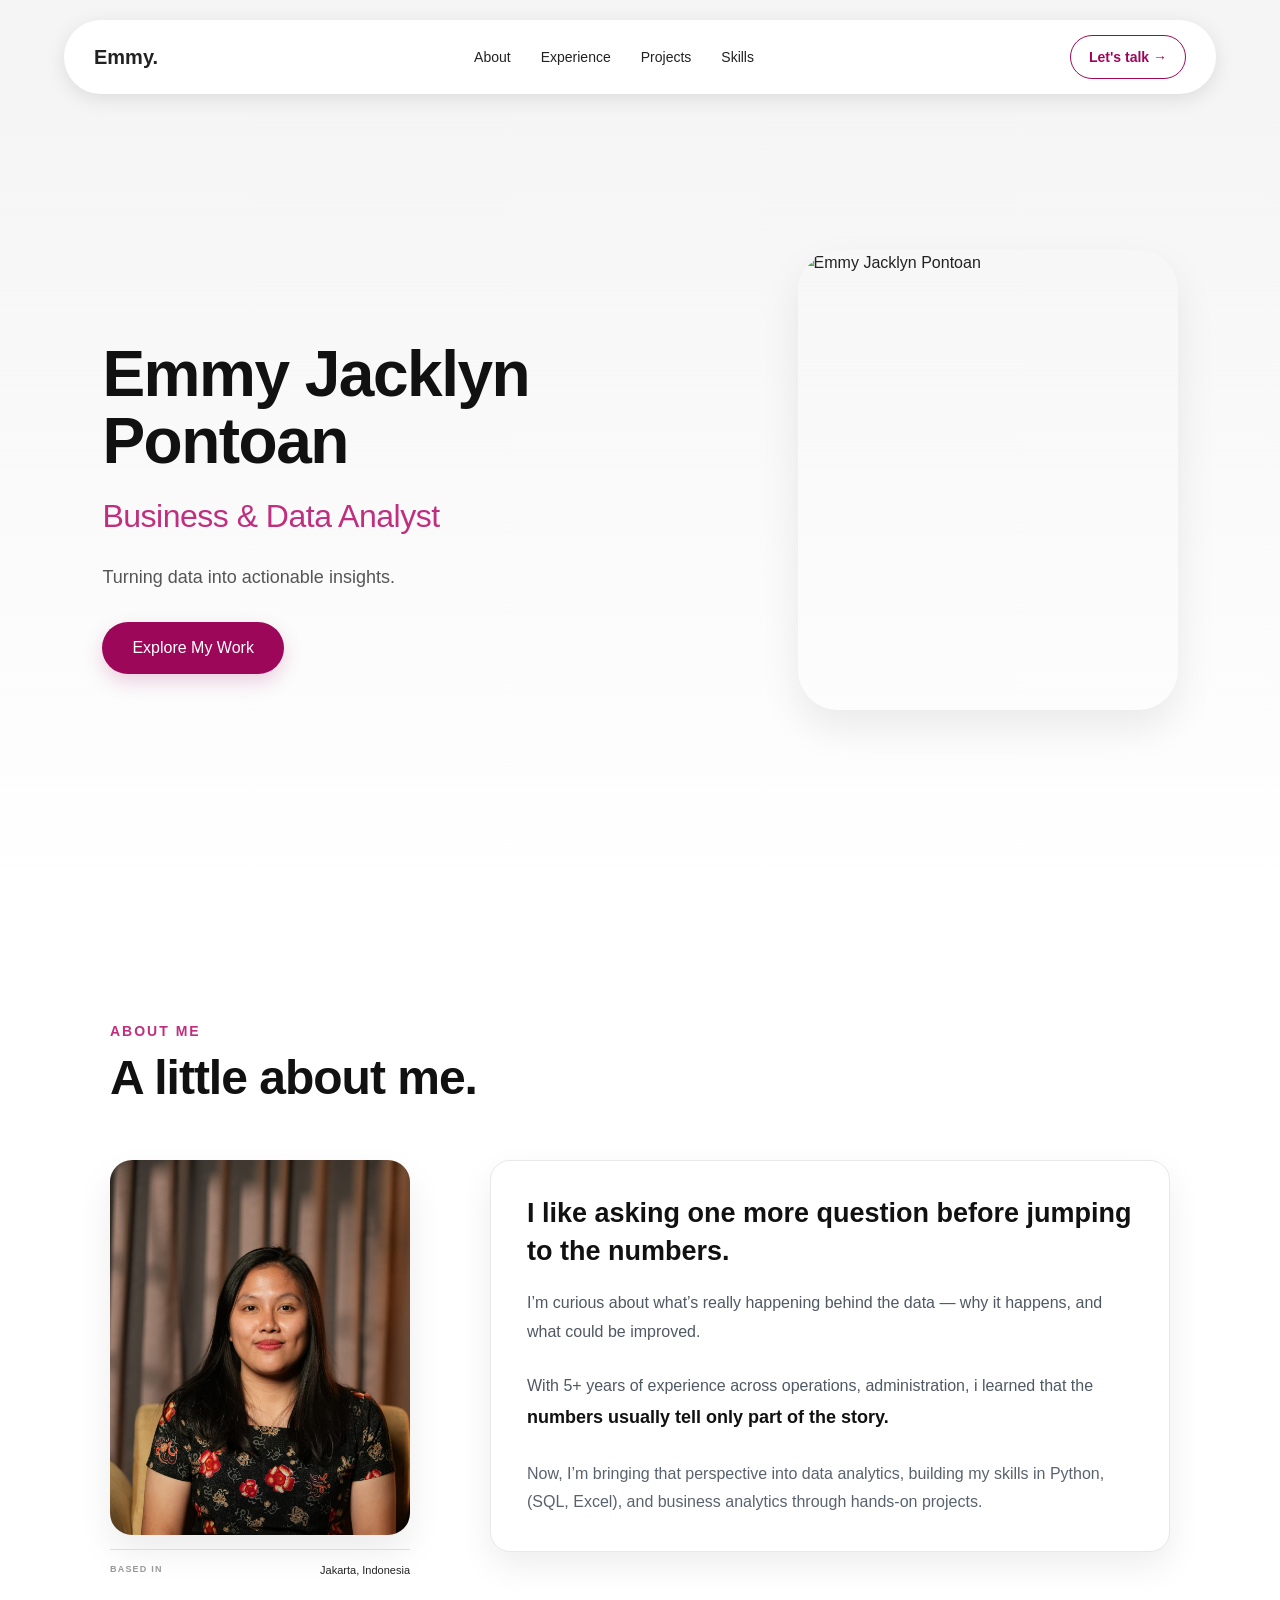
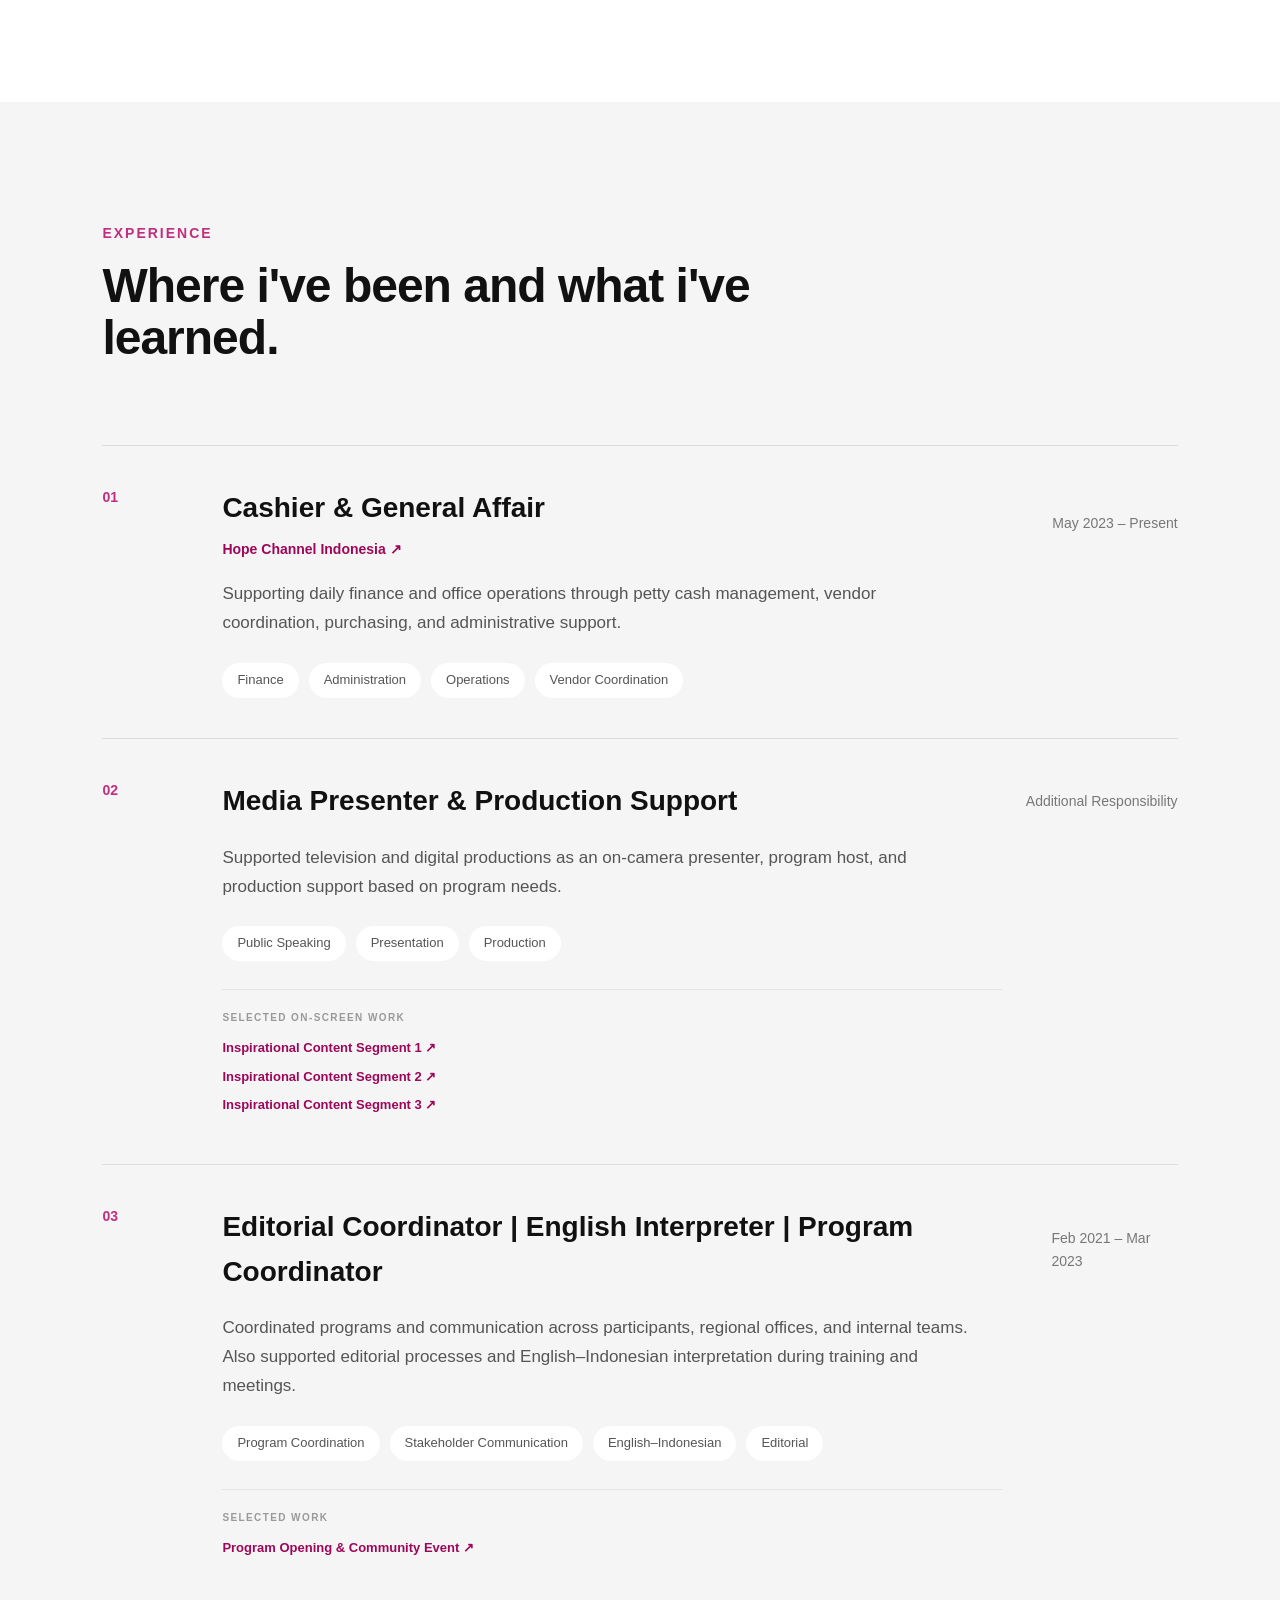
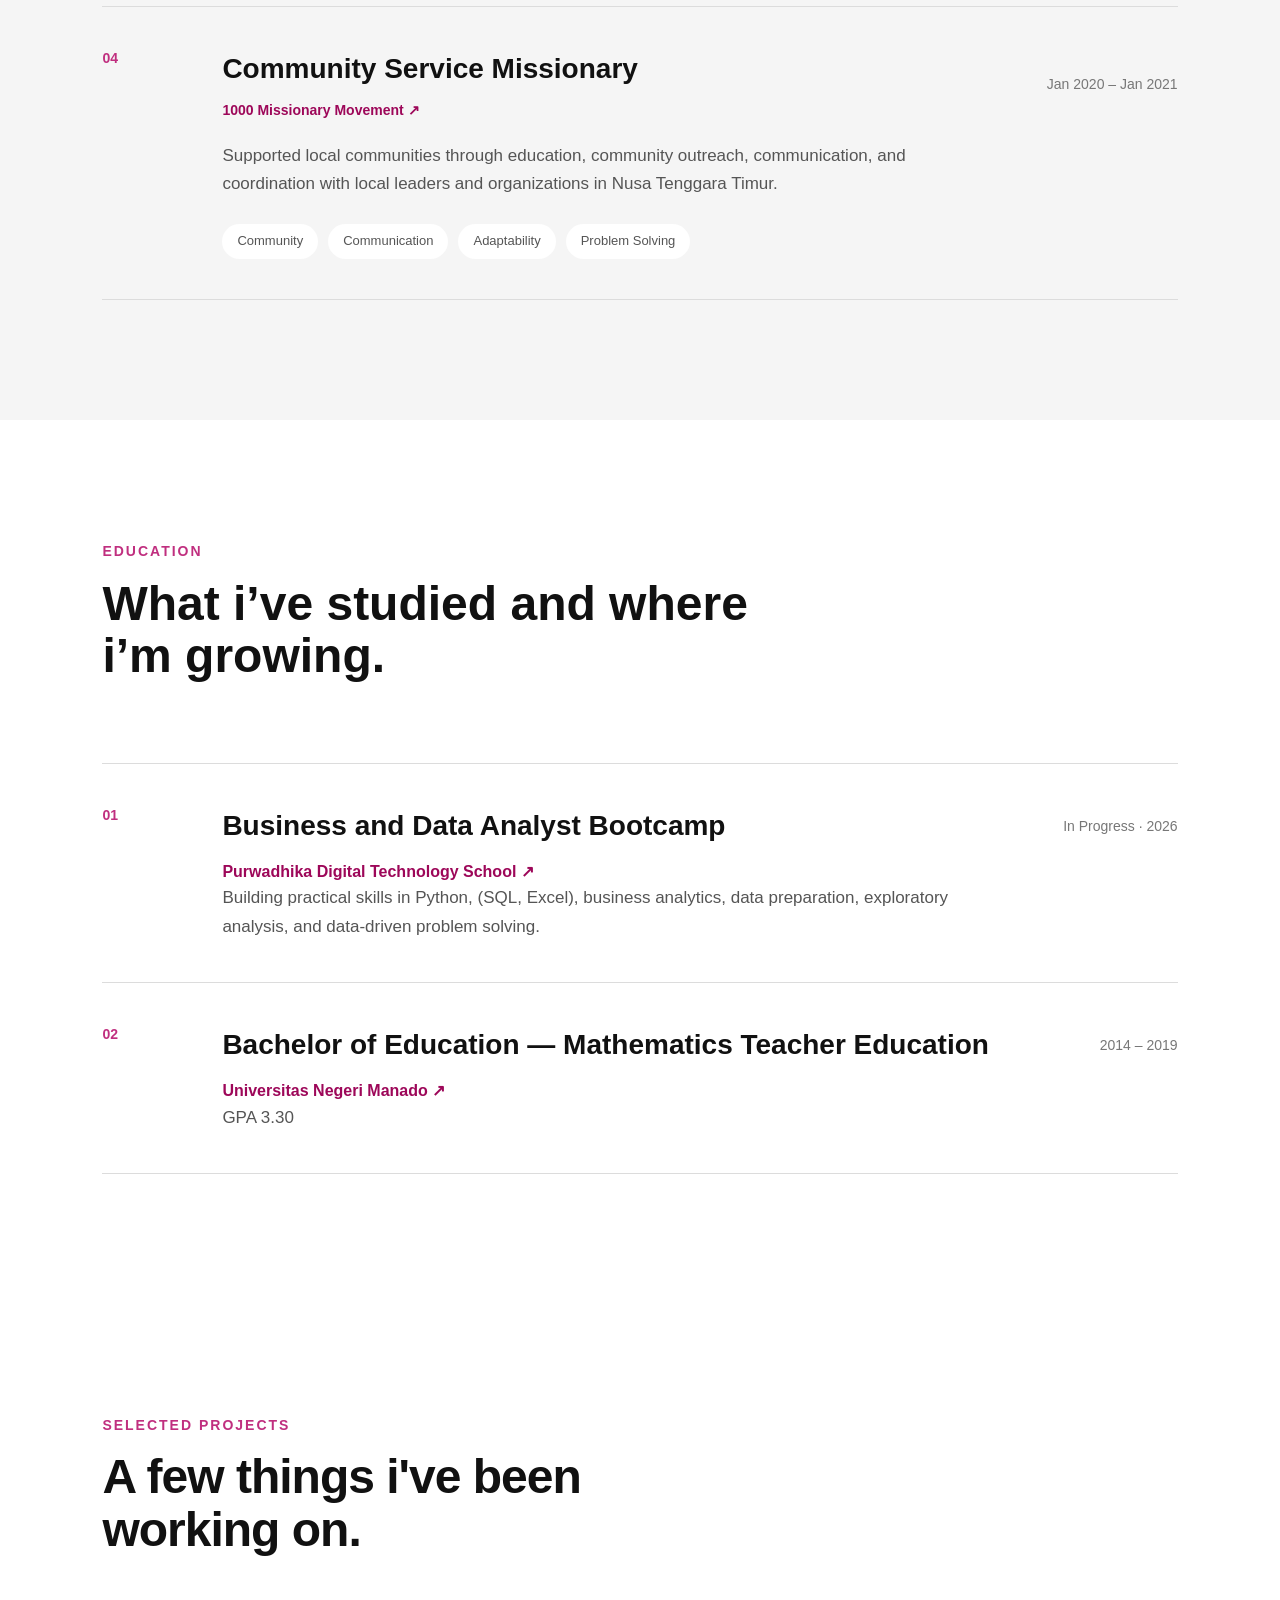
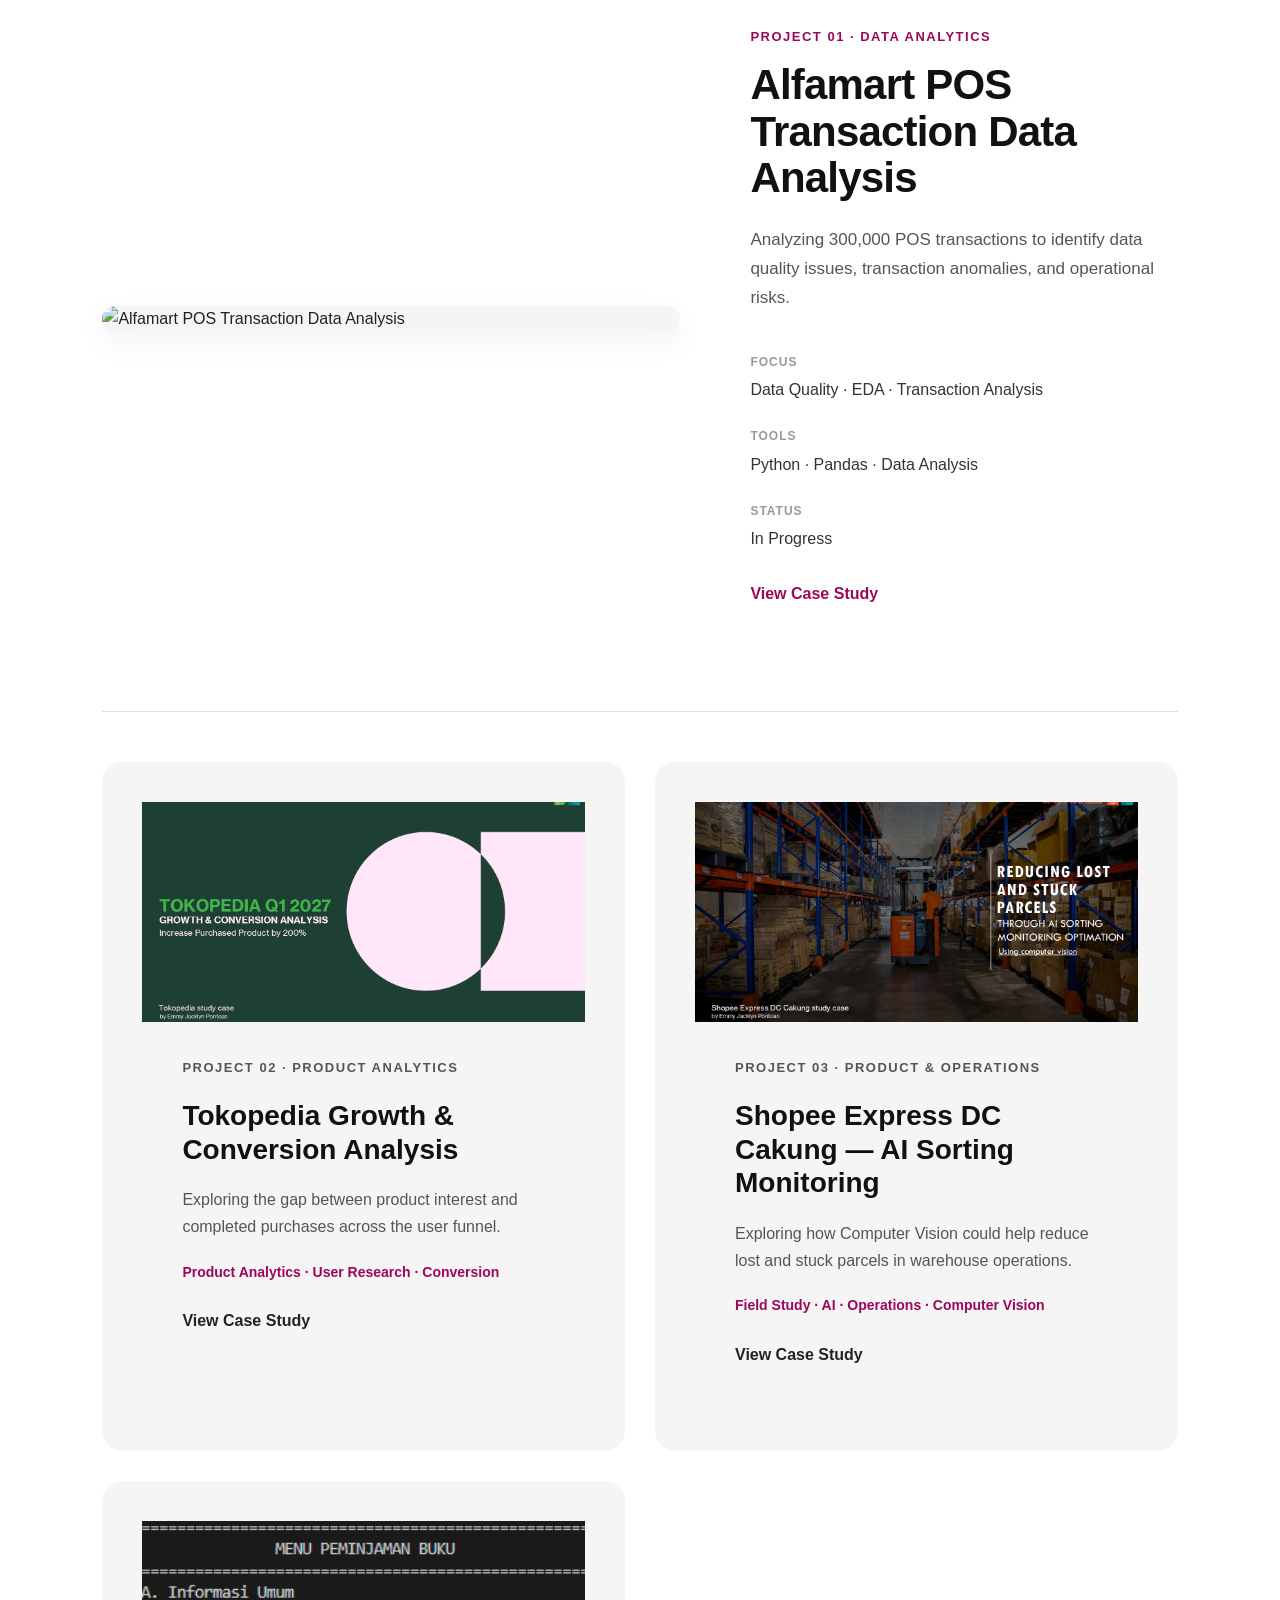
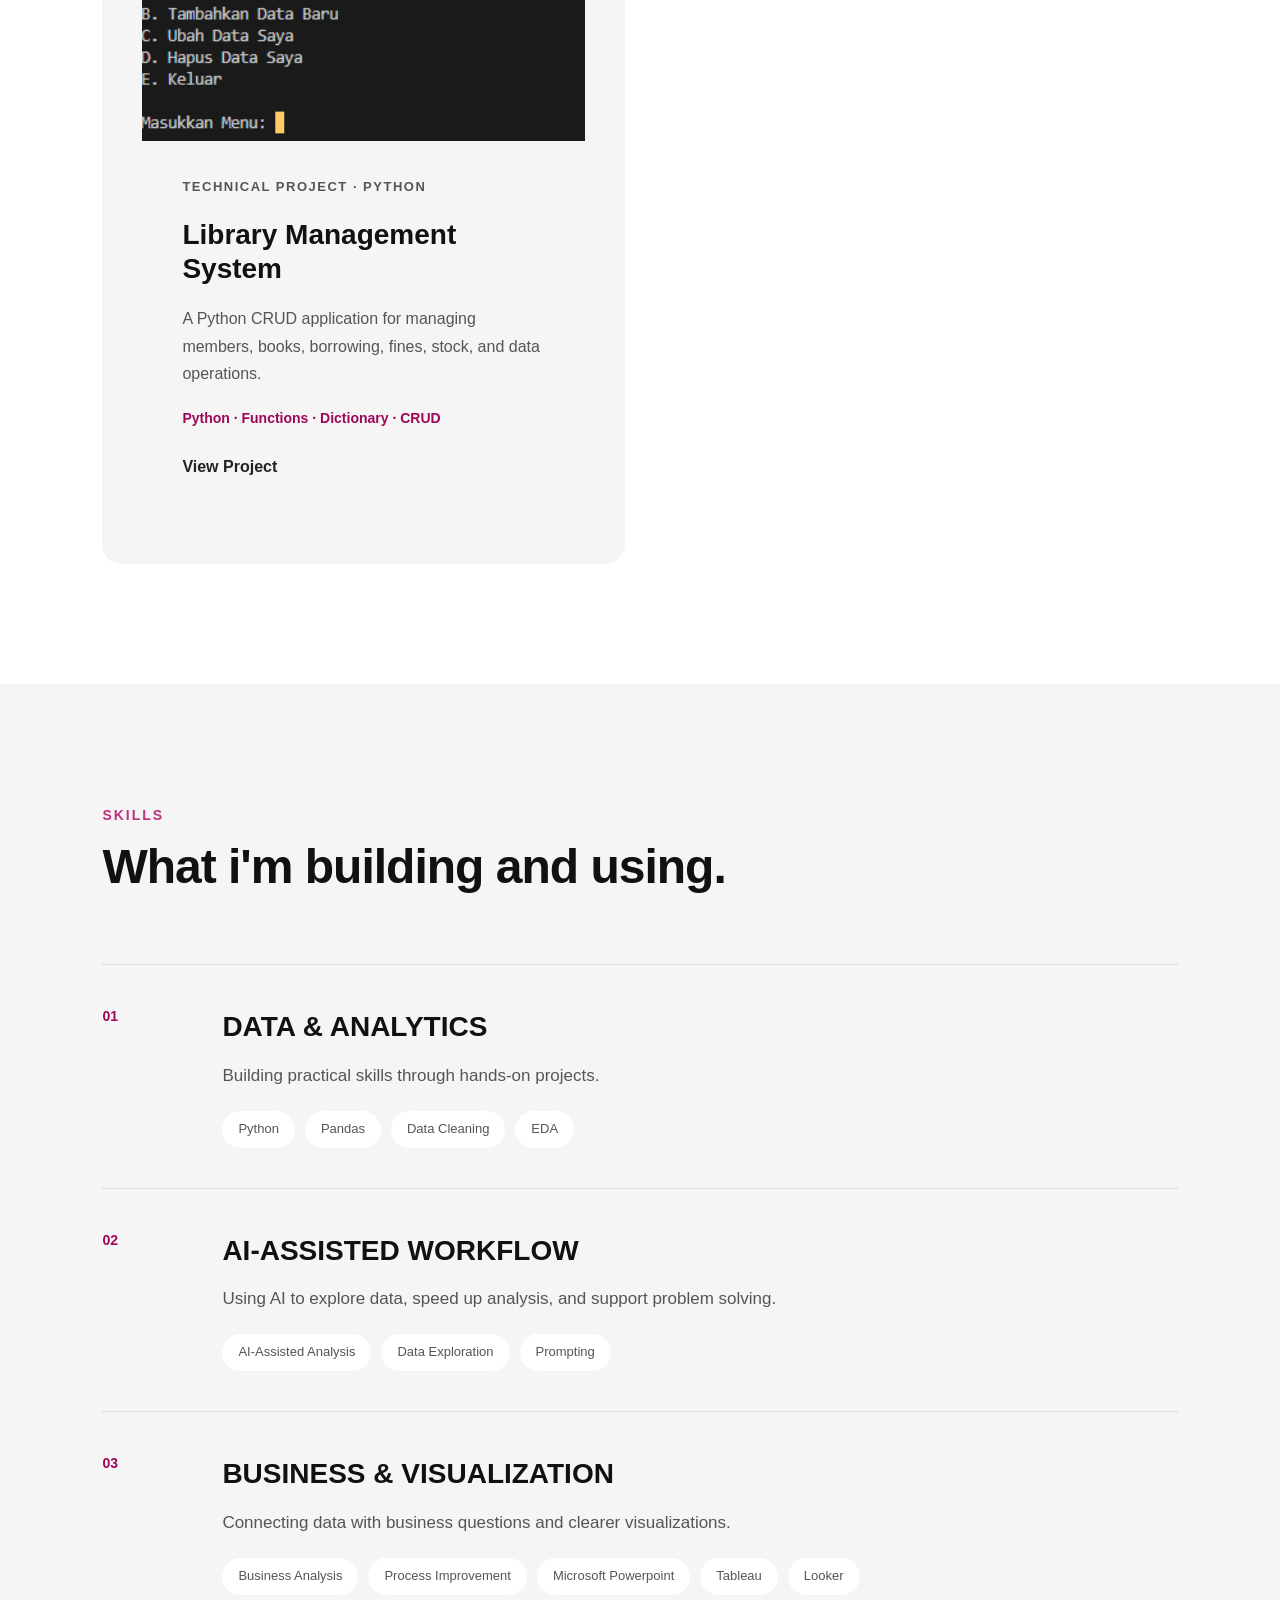
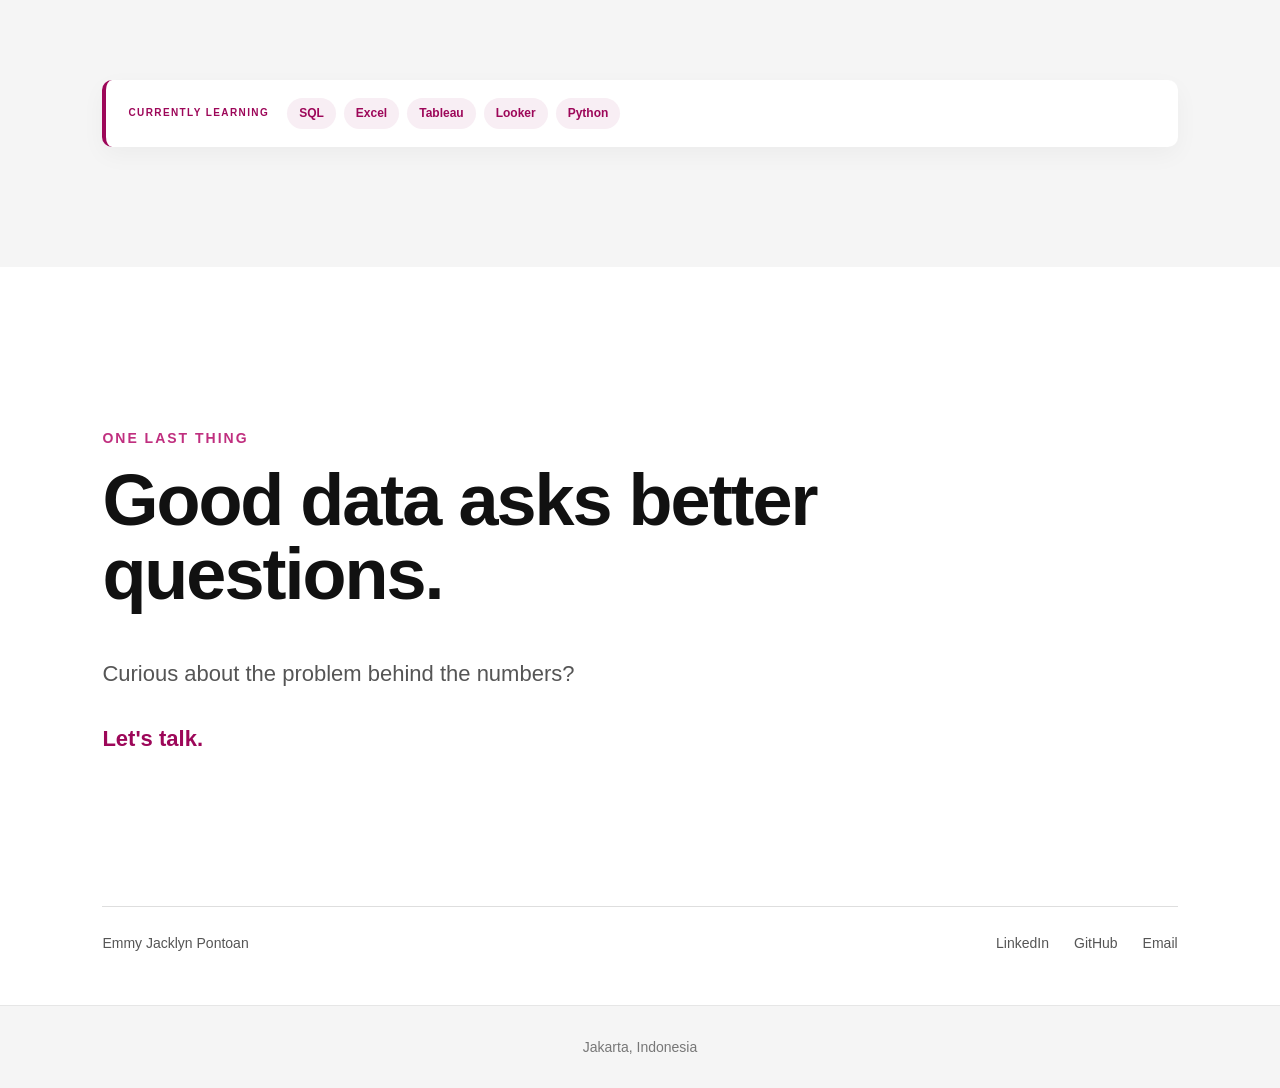
==== commit b806bae0: "Fix profile image filename" ====
--- a/index.html
+++ b/index.html
@@ -991,14 +991,13 @@
 
 </section>
 <!-- Final Section -->
-<section id="contact" class="final-section reveal">">
+<section id="contact" class="final-section reveal">
 
     <div class="final-content">
 
         <p class="section-label">
             ONE LAST THING
         </p>
-
 
         <h2>
             Good data asks
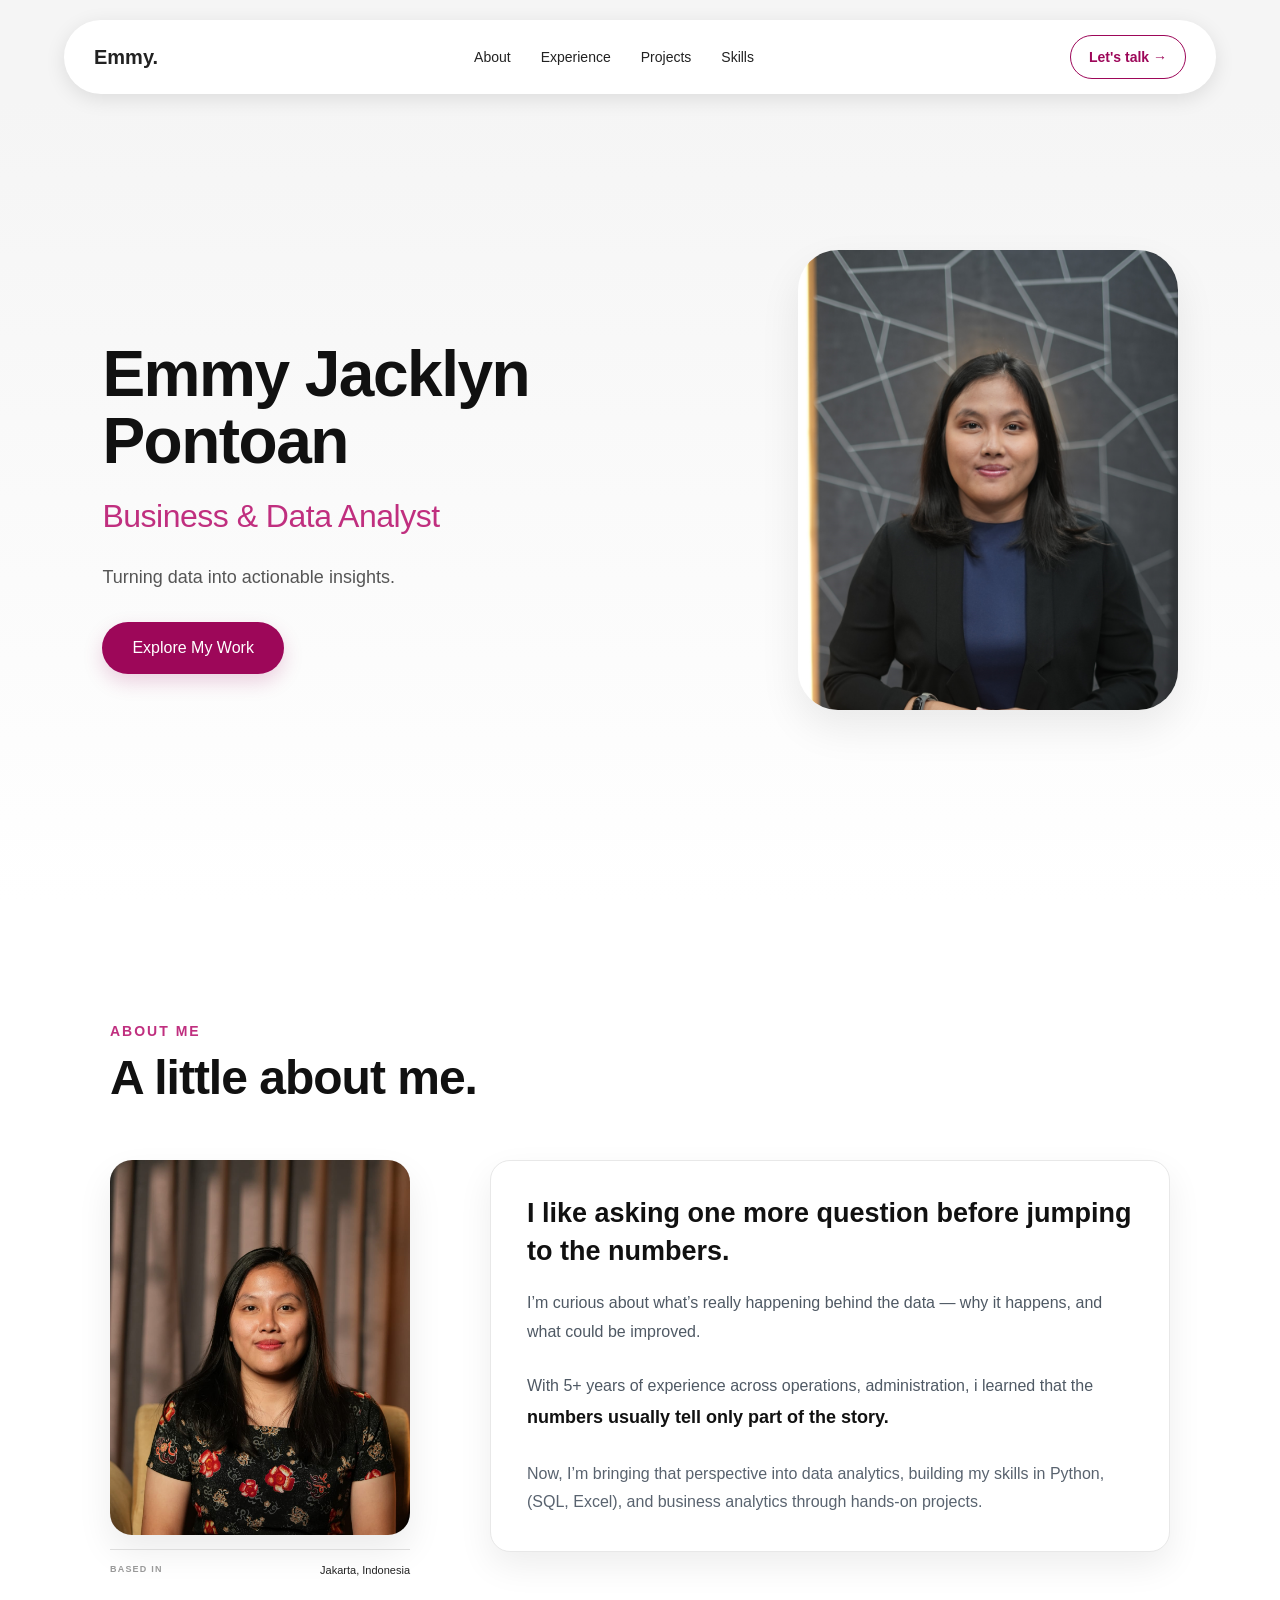
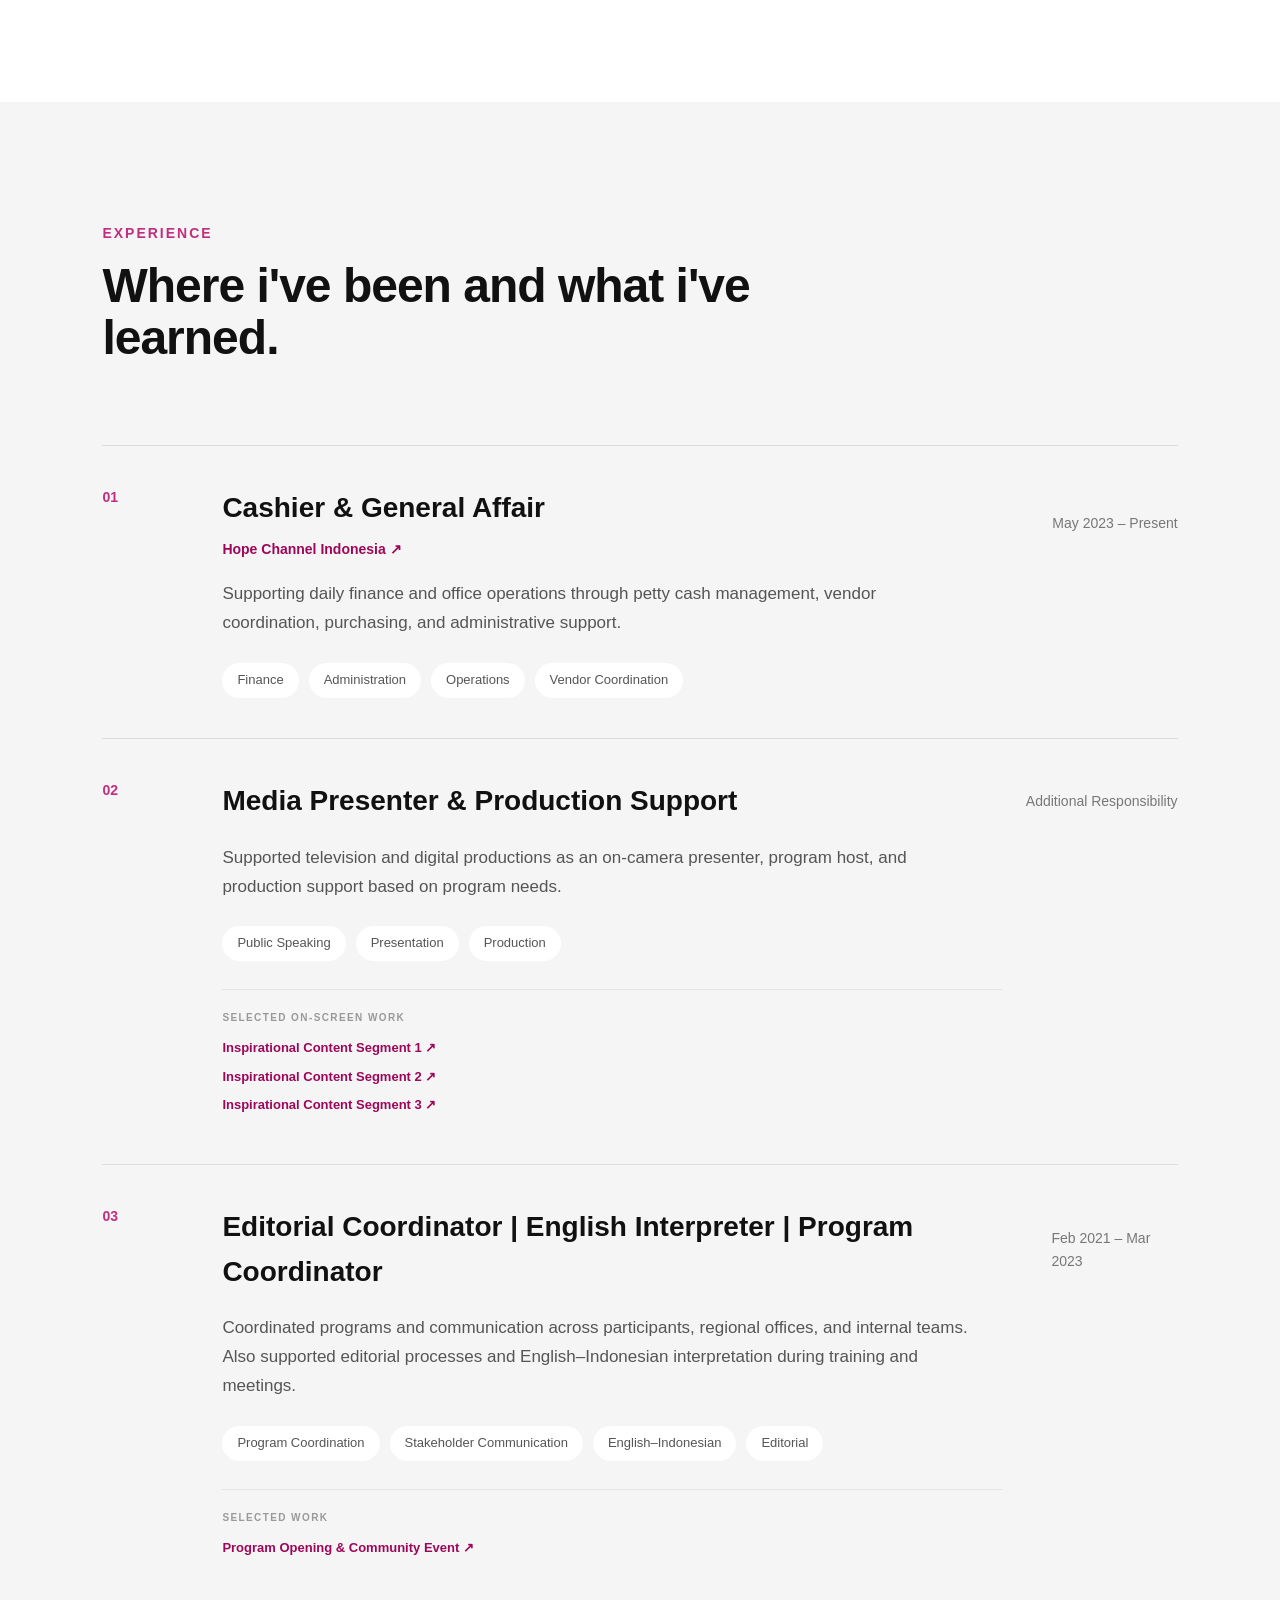
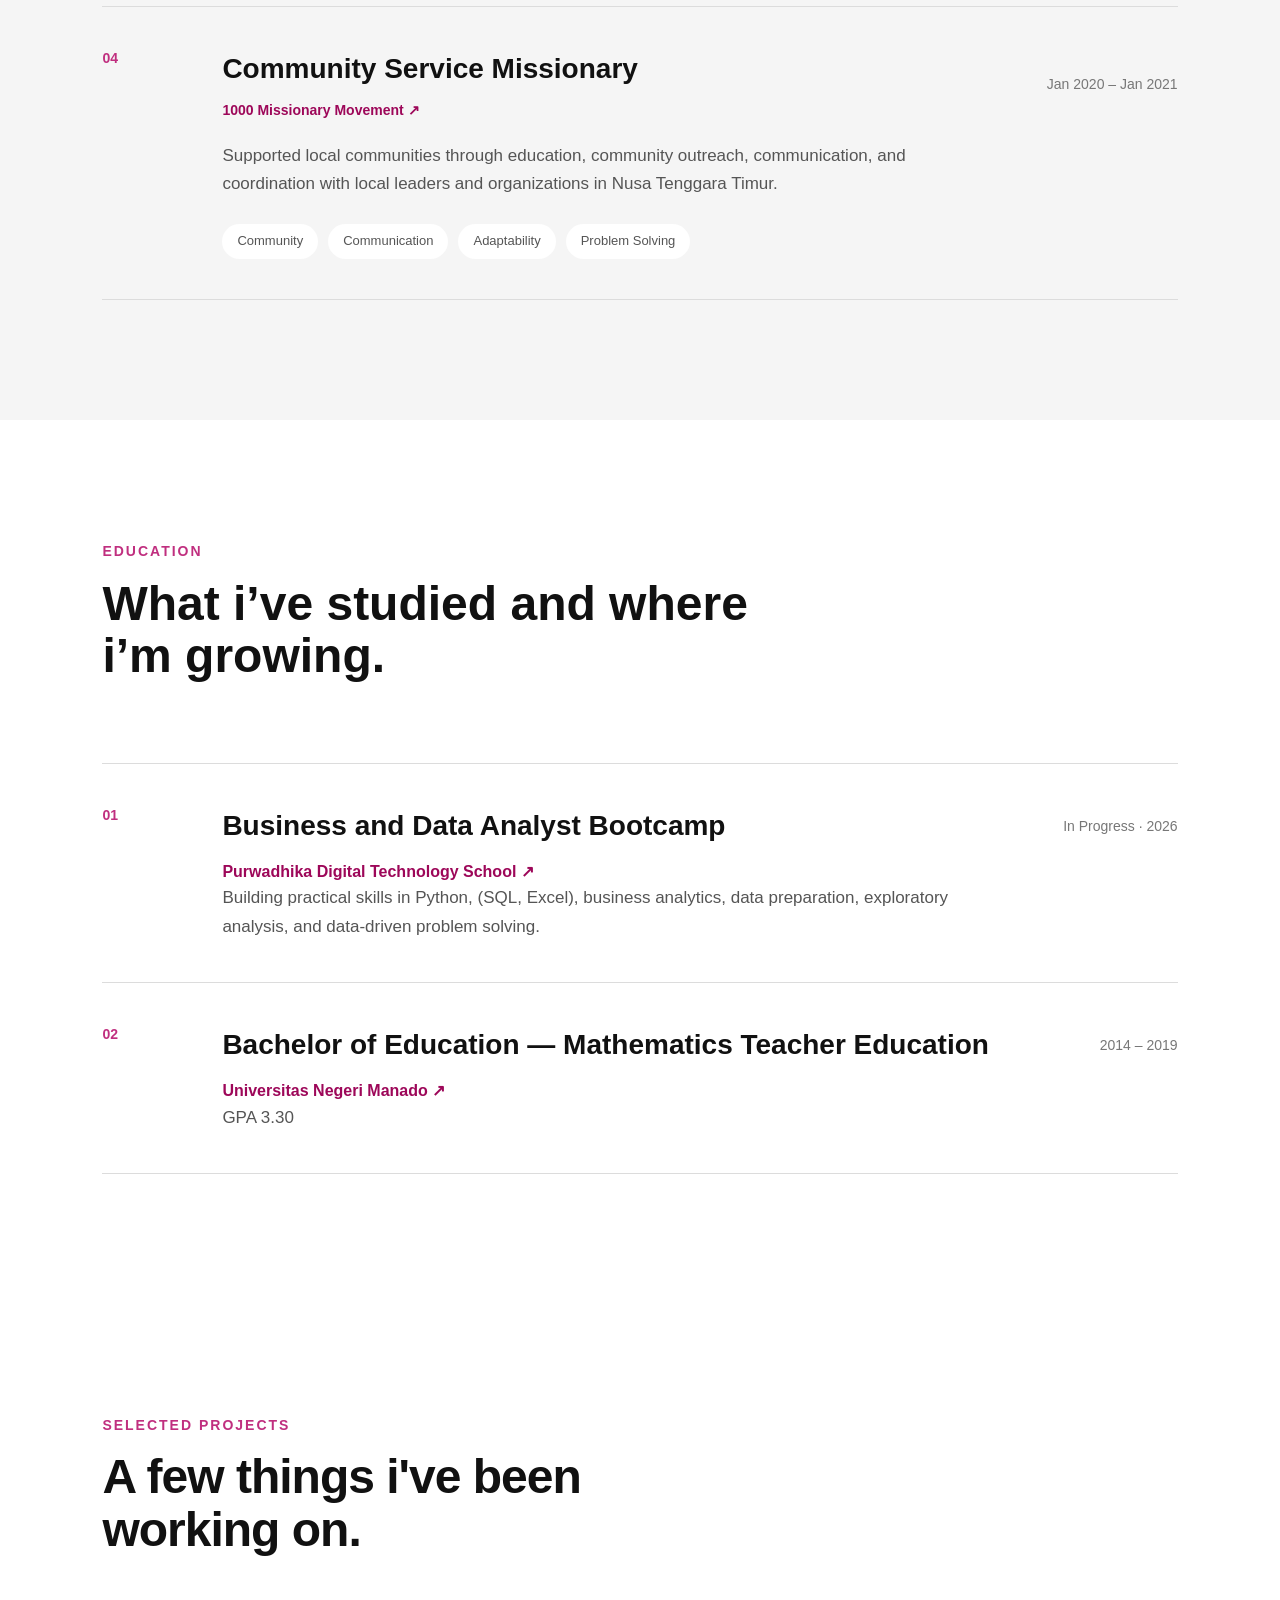
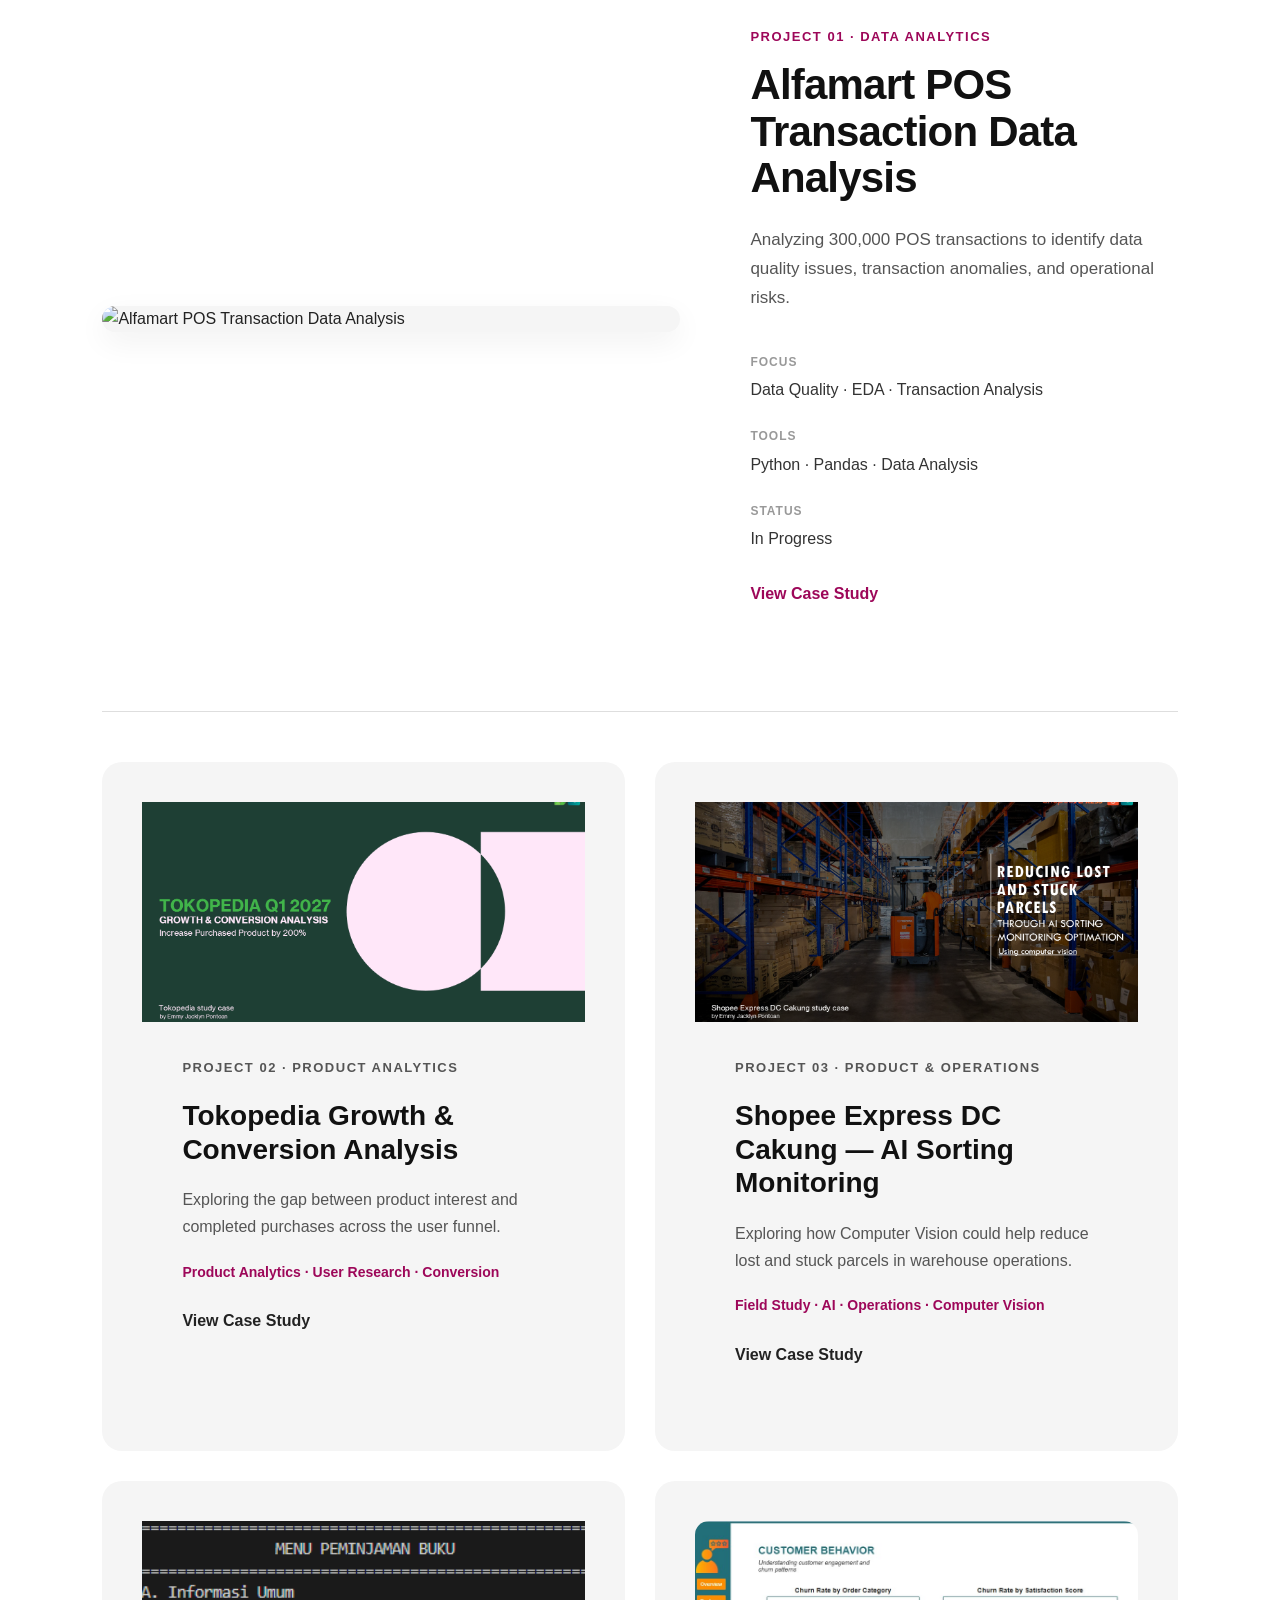
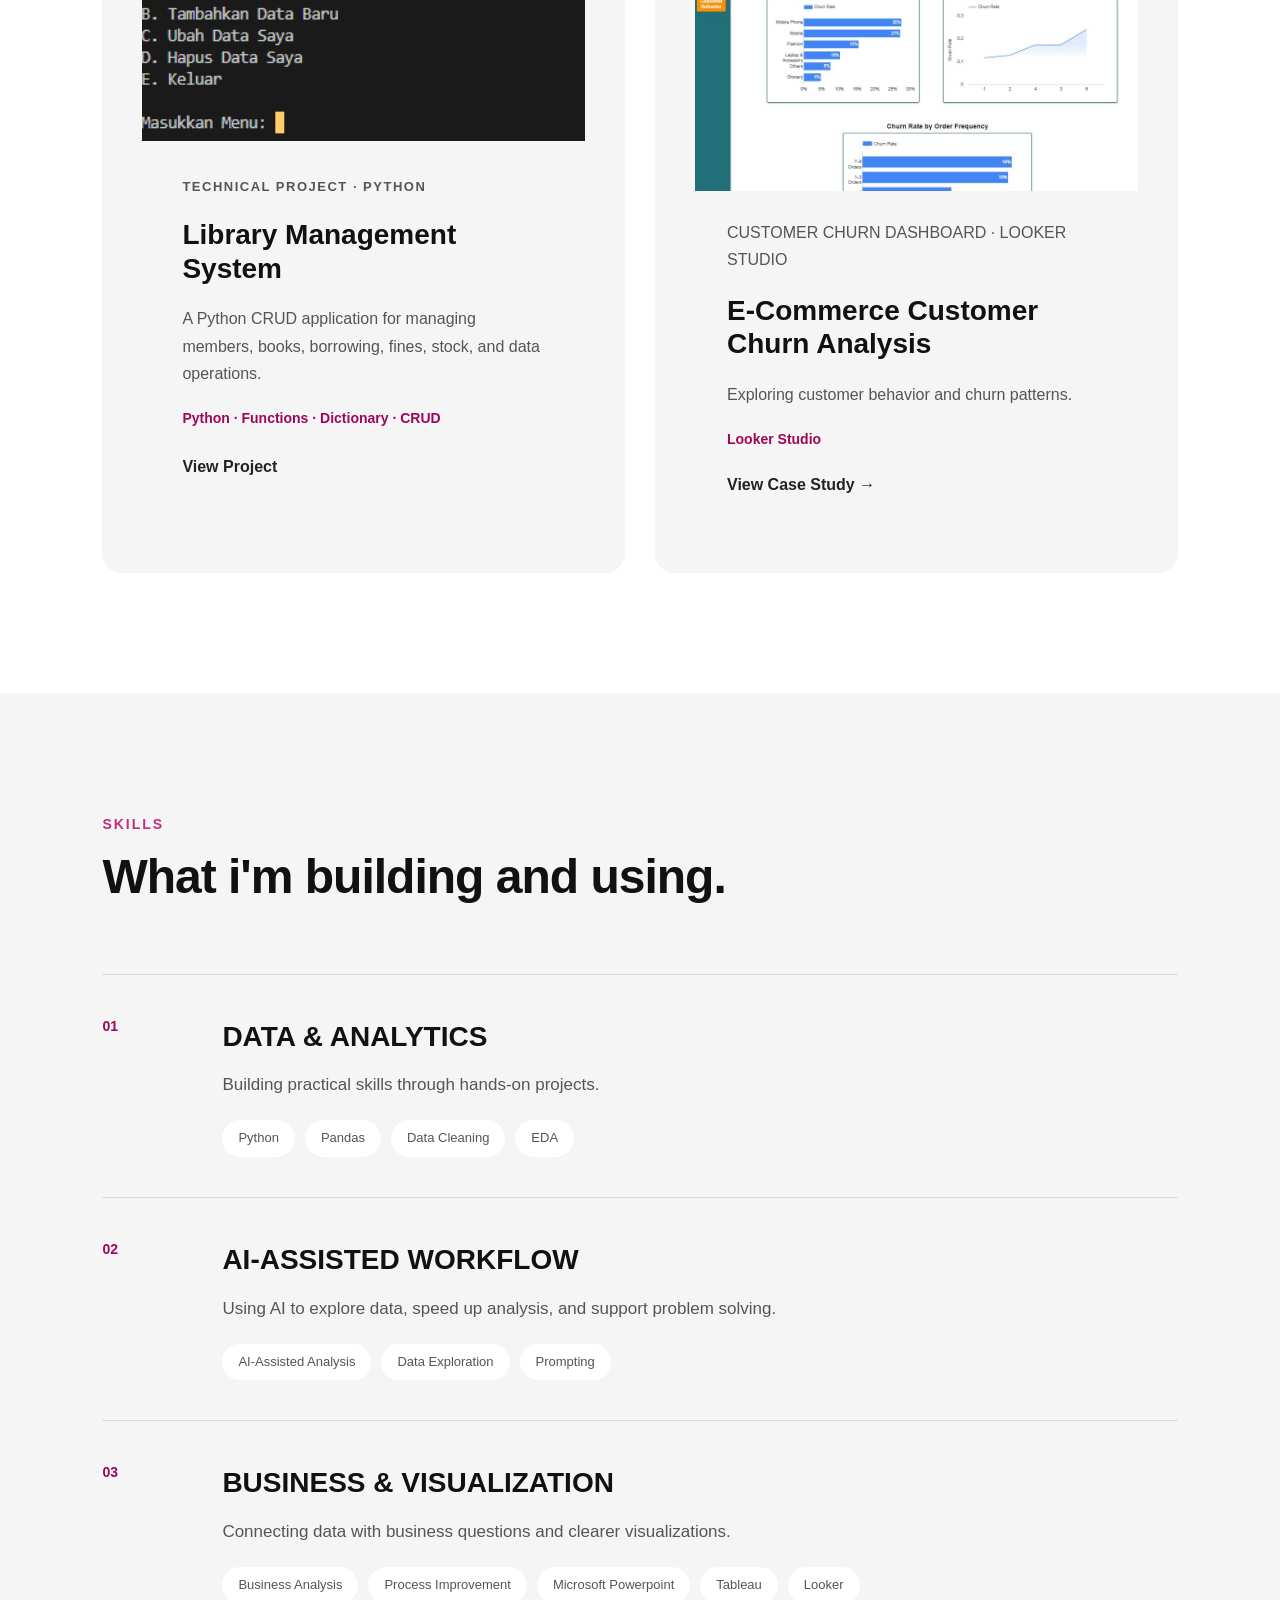
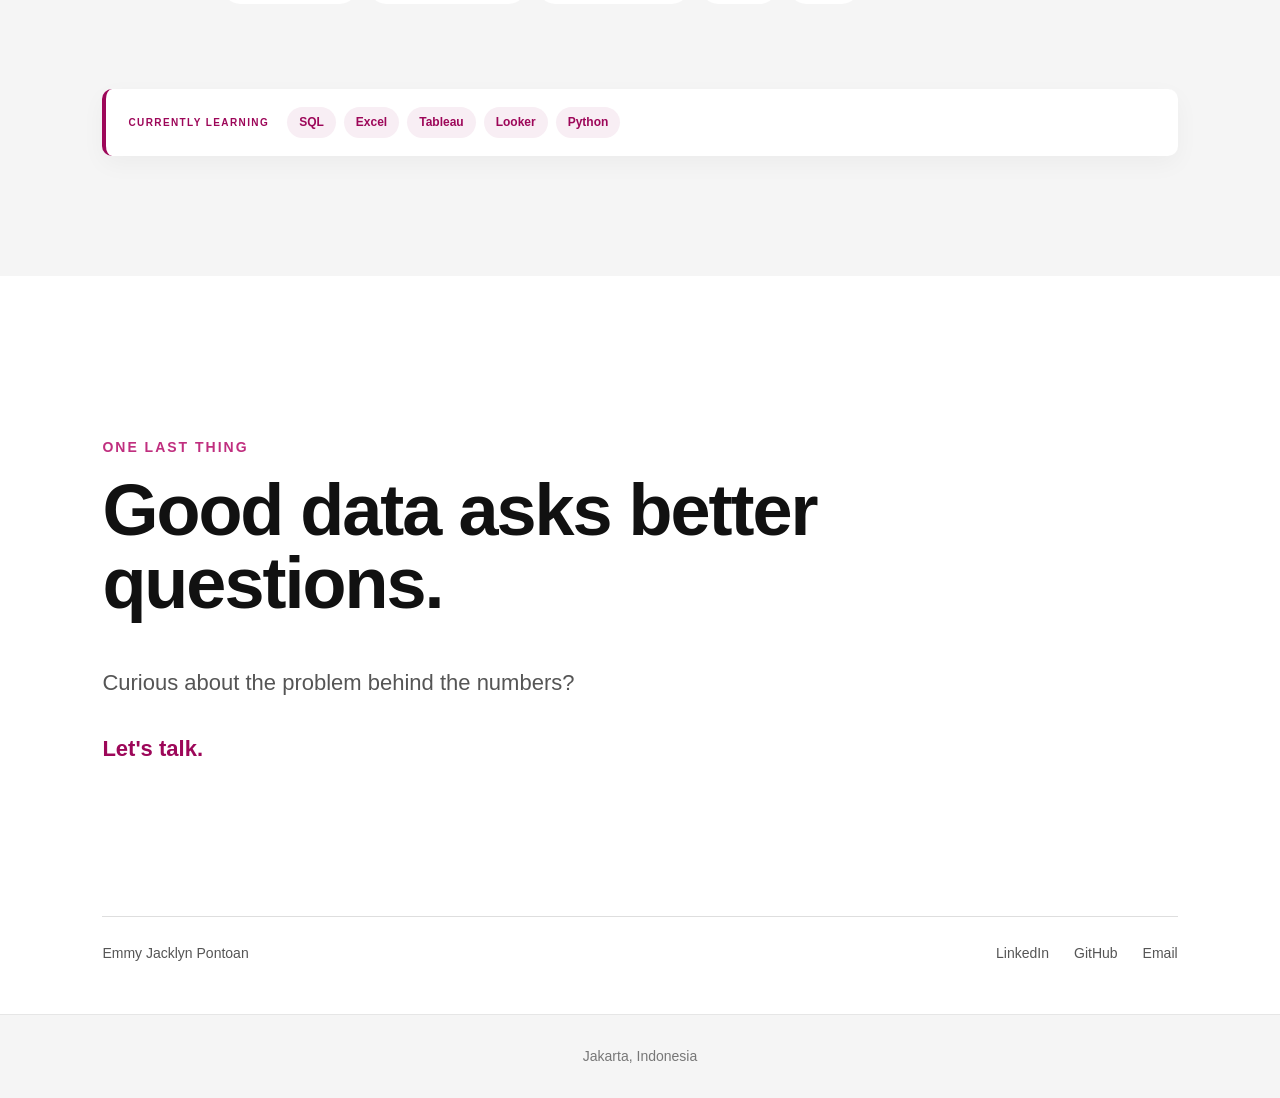
==== commit 0db38d48: "Add e-commerce dashboard project" ====
--- a/index.html
+++ b/index.html
@@ -864,6 +864,47 @@
 
         </article>
 
+         <article class="small-project">
+
+            <div class="project-card">
+
+                <div class="project-card-image">
+                    <img
+                        src="images/ecommerce-dashboard.jpg"
+                        alt="E-Commerce Customer Churn Dashboard"
+                    >
+                </div>
+
+                <div class="project-card-content">
+
+                    <p class="project-label">
+                        CUSTOMER CHURN DASHBOARD · LOOKER STUDIO
+                    </p>
+
+                    <h3>
+                        E-Commerce Customer Churn Analysis
+                    </h3>
+
+                    <p>
+                        Exploring customer behavior and churn patterns.
+                    </p>
+
+                    <p class="project-tools">
+                        Looker Studio 
+                    </p>
+
+                    <a
+                        href="projects/ecommerce.html"
+                        class="case-link"
+                    >
+                        View Case Study →
+                    </a>
+
+                </div>
+
+            </div>
+
+        </article>
 
     </div>
 
--- a/css/style.css
+++ b/css/style.css
@@ -1917,4 +1917,63 @@
     font-size: 12px;
 
     font-weight: 600;
+}
+
+.dashboard-link {
+    display: inline-block;
+
+    margin-top: 20px;
+
+    padding: 12px 20px;
+
+    background: #9D0759;
+    color: #ffffff;
+
+    border-radius: 8px;
+
+    text-decoration: none;
+
+    font-weight: 600;
+
+    transition: 0.2s ease;
+}
+
+.dashboard-link:hover {
+    background: #C02F7F;
+    transform: translateY(-2px);
+}
+
+
+.project-card-image {
+    width: 100%;
+    height: 270px;
+    overflow: hidden;
+    border-radius: 14px 14px 0 0;
+}
+
+.project-card-image img {
+    width: 100%;
+    height: 100%;
+    display: block;
+
+    object-fit: cover;
+    object-position: center top;
+}
+
+.project-card:hover .project-card-image img {
+    transform: scale(1.03);
+}
+
+.project-card-content {
+    padding: 28px 32px 32px;
+}
+
+.project-tools {
+    margin-top: 20px;
+    margin-bottom: 20px;
+
+    color: #9D0759 !important;
+
+    font-size: 14px;
+    font-weight: 600;
 }
